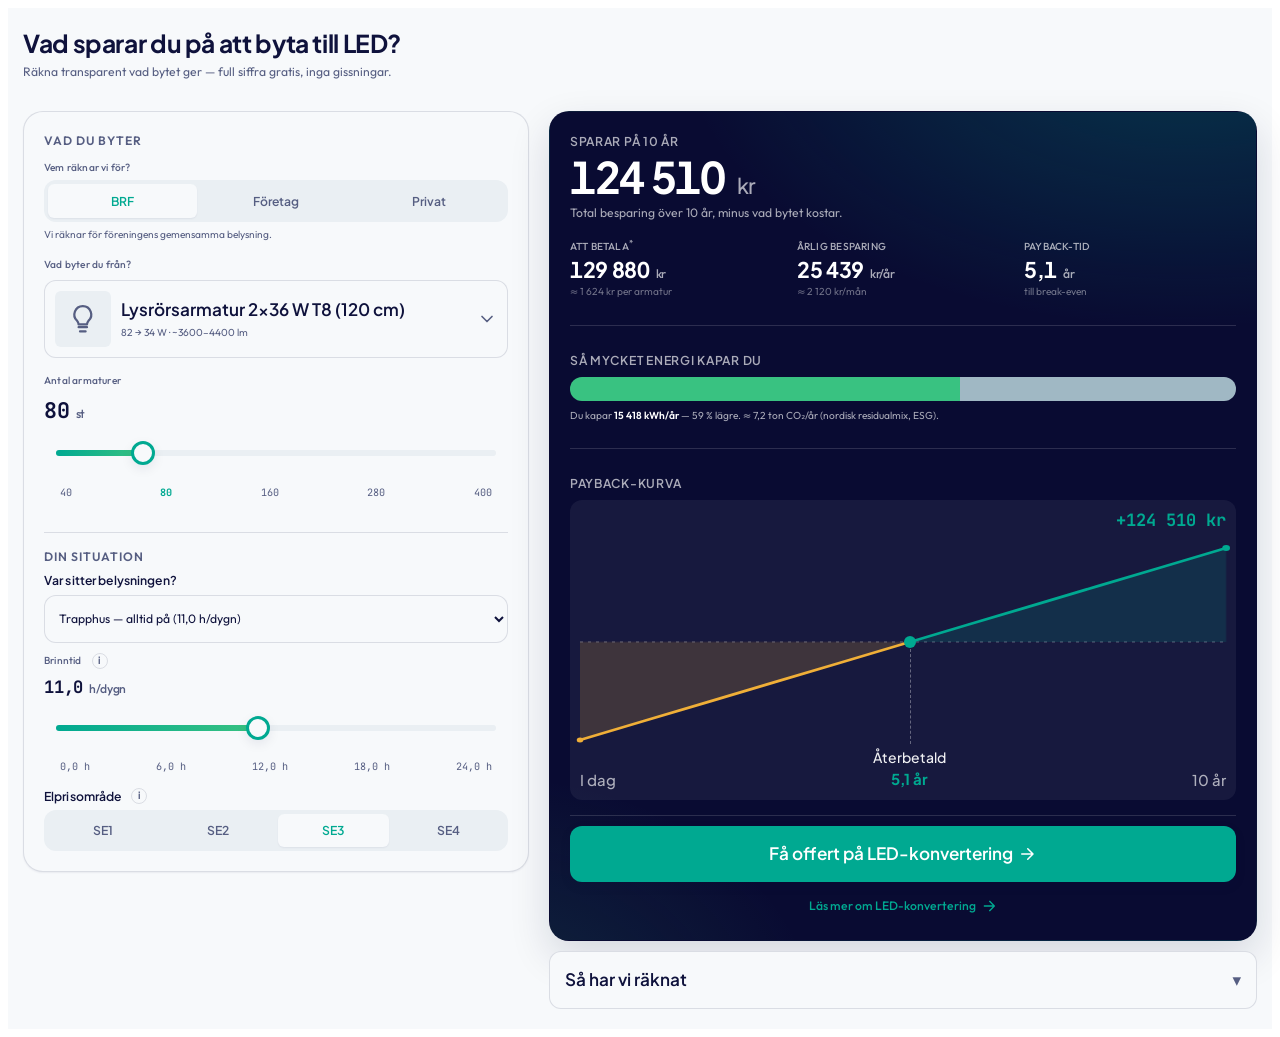
==== index.html @ 9db15edd "offert-prissättning, smoothare slider, 10-årshorisont, ta bort maila-kalkylen - Pricing model for of" ====
<!DOCTYPE html>
<html lang="sv">
<head>
  <meta charset="UTF-8" />
  <meta name="viewport" content="width=device-width, initial-scale=1.0" />
  <title>LED-kalkylatorn — räkna din besparing | Ampy</title>
  <meta name="description" content="Räkna ut hur mycket din BRF, ditt företag eller ditt hem sparar på att byta till LED. Full siffra gratis, transparent matematik." />
  <link rel="canonical" href="https://ampy.se/led-kalkylatorn/" />
  <meta property="og:type" content="website" />
  <meta property="og:locale" content="sv_SE" />
  <meta property="og:site_name" content="Ampy" />
  <meta property="og:title" content="Vad sparar du på att byta till LED?" />
  <meta property="og:description" content="Nya lysrör säljs inte längre (EU-förbud 2023). Räkna transparent vad ett LED-byte sparar för er BRF, ert företag eller ditt hem." />
  <meta property="og:url" content="https://ampy.se/led-kalkylatorn/" />
  <meta property="og:image" content="https://ampy.se/led-kalkylatorn/og.png" />
  <meta name="twitter:card" content="summary_large_image" />
  <link rel="stylesheet" href="styles.css" />
</head>
<body>
  <div class="ampy-calc" id="ampyLed" data-sida="belysning">
    <div class="ampy-calc__container">

      <header class="ampy-calc__header">
        <h1>Vad sparar du på att byta till LED?</h1>
        <p>Räkna transparent vad bytet ger — full siffra gratis, inga gissningar.</p>
      </header>

      <div class="ampy-calc__main">

        <!-- VÄNSTER: inputs -->
        <section class="ampy-calc__card" aria-label="Dina värden">
          <div class="ampy-calc__tier ampy-calc__tier--primary">
            <span class="ampy-calc__tier-label">Vad du byter</span>

            <div class="ampy-calc__field">
              <span class="ampy-calc__field-label-tiny">Vem räknar vi för?</span>
              <div class="ampy-calc__segmented" role="group" aria-label="Segment" id="segSegment">
                <button type="button" class="ampy-calc__segmented-option" data-seg="brf" aria-pressed="true">BRF</button>
                <button type="button" class="ampy-calc__segmented-option" data-seg="foretag" aria-pressed="false">Företag</button>
                <button type="button" class="ampy-calc__segmented-option" data-seg="privat" aria-pressed="false">Privat</button>
              </div>
              <p class="ampy-calc__field-hint" id="segCaption">Vi räknar för föreningens gemensamma belysning.</p>
            </div>

            <div class="ampy-calc__field ampy-calc__field--prominent">
              <label class="ampy-calc__field-label-tiny" id="typLabel">Vad byter du från?</label>
              <div class="ampy-calc__selector" id="typSelector" aria-expanded="false">
                <button type="button" class="ampy-calc__selector-button" id="typButton" aria-haspopup="listbox">
                  <span class="ampy-calc__selector-img">
                    <svg viewBox="0 0 24 24" fill="none" stroke="currentColor" stroke-width="1.6" stroke-linecap="round" stroke-linejoin="round"><path d="M9 18h6M10 21h4M12 3a6 6 0 0 0-4 10.5c.7.8 1 1.3 1 2.5h6c0-1.2.3-1.7 1-2.5A6 6 0 0 0 12 3Z"/></svg>
                  </span>
                  <span class="ampy-calc__selector-text">
                    <span class="ampy-calc__selector-name" id="typName">—</span>
                    <span class="ampy-calc__selector-best" id="typMeta">—</span>
                  </span>
                  <svg class="ampy-calc__selector-chevron" width="20" height="20" viewBox="0 0 24 24" fill="none" stroke="currentColor" stroke-width="2" stroke-linecap="round" stroke-linejoin="round"><path d="m6 9 6 6 6-6"/></svg>
                </button>
                <ul class="ampy-calc__selector-list" id="typList" role="listbox" aria-label="Ljuskälla"></ul>
              </div>
            </div>

            <div class="ampy-calc__field ampy-calc__field--prominent">
              <label class="ampy-calc__field-label-tiny" id="antalLabel">Antal armaturer</label>
              <span class="ampy-calc__value-prominent ampy-calc__t-mono">
                <span id="antalValue">—</span><span class="ampy-calc__value-unit" id="antalUnit">st</span>
              </span>
              <div id="antalSlider"></div>
            </div>
          </div>

          <div class="ampy-calc__tier">
            <span class="ampy-calc__tier-label">Din situation</span>

            <div class="ampy-calc__field">
              <label class="ampy-calc__field-label" for="inKontext">Var sitter belysningen?</label>
              <select class="ampy-calc__select" id="inKontext"></select>
            </div>

            <div class="ampy-calc__field ampy-calc__field--prominent">
              <label class="ampy-calc__field-label-tiny">Brinntid
                <button type="button" class="ampy-calc__tip" data-tip="Hur många timmar per dygn belysningen är tänd, i snitt över året.">i</button>
              </label>
              <span class="ampy-calc__value-prominent ampy-calc__t-mono" style="font-size:var(--fs-md);">
                <span id="brinntidValue">—</span><span class="ampy-calc__value-unit">h/dygn</span>
              </span>
              <div id="brinntidSlider"></div>
            </div>

            <div class="ampy-calc__field">
              <label class="ampy-calc__field-label">Elprisområde
                <button type="button" class="ampy-calc__tip" data-tip="Vi använder ett medvetet lågt schablonpris per område — din verkliga besparing blir snarare högre.">i</button>
              </label>
              <div class="ampy-calc__segmented" role="group" aria-label="Elprisområde" id="segRegion">
                <button type="button" class="ampy-calc__segmented-option" data-region="SE1" aria-pressed="false">SE1</button>
                <button type="button" class="ampy-calc__segmented-option" data-region="SE2" aria-pressed="false">SE2</button>
                <button type="button" class="ampy-calc__segmented-option" data-region="SE3" aria-pressed="true">SE3</button>
                <button type="button" class="ampy-calc__segmented-option" data-region="SE4" aria-pressed="false">SE4</button>
              </div>
            </div>
          </div>
        </section>

        <!-- HÖGER: resultat -->
        <div class="ampy-calc__result-stack">
          <section class="ampy-calc__card ampy-calc__card--surface" aria-live="polite" aria-label="Resultat">

            <div class="ampy-calc__hero">
              <span class="ampy-calc__hero-eyebrow" id="heroEyebrow">Sparar på 15 år</span>
              <span class="ampy-calc__hero-value ampy-calc__t-mono">
                <span id="heroValue">—</span><span class="ampy-calc__hero-unit">kr</span>
              </span>
              <span class="ampy-calc__hero-sub" id="heroSub">Total besparing över 15 år, minus vad bytet kostar.</span>
            </div>

            <div class="ampy-calc__trio">
              <span class="ampy-calc__trio-label">Att betala<sup>*</sup></span>
              <span class="ampy-calc__trio-value ampy-calc__t-mono"><span id="statCost">—</span><span class="ampy-calc__trio-unit">kr</span></span>
              <span class="ampy-calc__trio-sub" id="statCostSub">—</span>

              <span class="ampy-calc__trio-label">Årlig besparing</span>
              <span class="ampy-calc__trio-value ampy-calc__t-mono"><span id="statAnnual">—</span><span class="ampy-calc__trio-unit">kr/år</span></span>
              <span class="ampy-calc__trio-sub" id="statAnnualSub">—</span>

              <span class="ampy-calc__trio-label">Payback-tid</span>
              <span class="ampy-calc__trio-value ampy-calc__t-mono"><span id="statPayback">—</span><span class="ampy-calc__trio-unit">år</span></span>
              <span class="ampy-calc__trio-sub">till break-even</span>
            </div>

            <hr class="ampy-calc__internal-divider" />

            <div class="ampy-calc__evidence">
              <span class="ampy-calc__evidence-label" id="energyLabel">Så mycket energi kapar du</span>
              <div class="ampy-calc__streams-bar" id="energyBar" role="img" aria-label="Energi före och efter"></div>
              <p class="ampy-calc__evidence-caption" id="energyCaption">—</p>
            </div>

            <hr class="ampy-calc__internal-divider" />

            <div class="ampy-calc__chart-block">
              <span class="ampy-calc__evidence-label">Payback-kurva</span>
              <div class="ampy-calc__chart" id="chart">
                <div class="ampy-calc__chart-inner">
                  <div class="ampy-calc__chart-top">
                    <span class="ampy-calc__chart-corner ampy-calc__chart-corner--end-value ampy-calc__t-mono" id="chartEndValue">—</span>
                  </div>
                  <div class="ampy-calc__chart-plot">
                    <svg viewBox="0 0 1000 400" preserveAspectRatio="none" id="chartSvg"></svg>
                  </div>
                  <div class="ampy-calc__chart-axis">
                    <span class="ampy-calc__chart-corner ampy-calc__chart-corner--today">I dag</span>
                    <span class="ampy-calc__chart-corner ampy-calc__chart-corner--end-axis" id="chartEndAxis">15 år</span>
                  </div>
                  <div class="ampy-calc__be-marker" id="beMarker">
                    <span class="ampy-calc__be-dot"></span>
                    <span class="ampy-calc__be-line"></span>
                    <div class="ampy-calc__be-label">
                      <span class="ampy-calc__be-caption">Återbetald</span>
                      <span class="ampy-calc__be-time" id="beTime">—</span>
                    </div>
                  </div>
                </div>
              </div>
            </div>

            <div class="ampy-calc__cta-stack">
              <button class="ampy-calc__btn ampy-calc__btn--primary ampy-calc__btn--lg ampy-calc__btn--block" id="ctaBtn" type="button">
                <span id="ctaLabel">Få en exakt offert</span>
                <svg viewBox="0 0 24 24" fill="none" stroke="currentColor" stroke-width="2" stroke-linecap="round" stroke-linejoin="round"><path d="M5 12h14M13 5l7 7-7 7"/></svg>
              </button>
              <a class="ampy-calc__btn-link" id="lasMer" href="#" target="_blank" rel="noopener">
                Läs mer om LED-konvertering
                <svg viewBox="0 0 24 24" fill="none" stroke="currentColor" stroke-width="2" stroke-linecap="round" stroke-linejoin="round"><path d="M5 12h14M13 5l7 7-7 7"/></svg>
              </a>
            </div>
          </section>

          <section class="ampy-calc__methodology" id="methodology">
            <details class="ampy-calc__disclosure">
              <summary class="ampy-calc__disclosure-summary" style="color:var(--text-primary);">Så har vi räknat</summary>
              <div class="ampy-calc__disclosure-content">
                <div class="ampy-calc__methodology-stack" id="methodologyStack"></div>
                <div class="ampy-calc__disclaimers" id="disclaimers"></div>
              </div>
            </details>
          </section>
        </div>

      </div>
    </div>
  </div>

  <script src="data.js"></script>
  <script src="engine.js"></script>
  <script src="app.js"></script>
</body>
</html>
---- styles.css ----
/* =============================================================================
   LED-kalkylatorn — STIL (matchar Ampys batterikalkylator, samma designsystem)
   1rem = 10px (html font-size 62.5%). Tokens på .ampy-calc. BEM ampy-calc__*.
   ============================================================================= */

@import url("https://fonts.googleapis.com/css2?family=Plus+Jakarta+Sans:wght@500;600;700&family=Outfit:wght@400;500;600&family=JetBrains+Mono:wght@500;600;700&display=swap");

html { font-size: 62.5%; }

.ampy-calc {
  /* Färg — semantiska tokens (ljus yta) */
  --bg-primary: rgb(247, 249, 251);
  --bg-surface: rgb(9, 11, 50);
  --bg-subtle: rgb(234, 239, 243);
  --text-primary: rgb(15, 18, 60);
  --text-secondary: rgb(86, 94, 130);
  --text-inverse: rgb(255, 255, 255);
  --action-primary: rgb(0, 169, 145);
  --action-secondary: rgb(28, 196, 175);
  --state-success: rgb(57, 194, 129);
  --state-error: rgb(214, 76, 76);
  --state-warning: rgb(240, 175, 56);
  --border-default: rgba(15, 18, 60, 0.12);
  --border-focus: rgb(0, 169, 145);

  /* På mörk navy-yta */
  --on-surface-text: rgba(255, 255, 255, 0.94);
  --on-surface-text-muted: rgba(255, 255, 255, 0.66);
  --on-surface-text-faint: rgba(255, 255, 255, 0.42);
  --on-surface-border: rgba(255, 255, 255, 0.14);
  --on-surface-border-strong: rgba(255, 255, 255, 0.28);
  --on-surface-subtle-bg: rgba(255, 255, 255, 0.06);

  /* Diagram (staplad bar) */
  --chart-stream-1: rgb(0, 169, 145);
  --chart-stream-2: rgb(57, 194, 129);
  --chart-stream-3: rgb(122, 208, 198);
  --chart-stream-4: rgb(160, 184, 196);
  /* Payback-kurva */
  --chart-line-loss: rgb(240, 175, 56);
  --chart-line-profit: rgb(0, 169, 145);
  --chart-zone-loss: rgba(240, 175, 56, 0.18);
  --chart-zone-profit: rgba(0, 169, 145, 0.16);

  /* Spacing */
  --spacing-xs: 0.5rem; --spacing-sm: 0.75rem; --spacing-md: 1rem;
  --spacing-lg: 1.5rem; --spacing-xl: 2rem; --spacing-2xl: 3rem;
  /* Radius */
  --radius-sm: 0.6rem; --radius-md: 1.2rem; --radius-lg: 2rem; --radius-full: 999rem;
  /* Shadow */
  --shadow-sm: 0 1px 2px rgba(15, 18, 60, 0.06);
  --shadow-md: 0 0.4rem 1.2rem rgba(15, 18, 60, 0.08);
  --shadow-lg: 0 1.6rem 4rem rgba(15, 18, 60, 0.14);
  /* Motion */
  --motion-fast: 150ms; --motion-normal: 300ms; --easing: cubic-bezier(0.2, 0, 0.2, 1);

  /* Typskala (fluid clamp, 1rem=10px) */
  --fs-xs: clamp(1rem, calc(1rem + (1.2 - 1) * ((100vw - 320px) / 960)), 1.2rem);
  --fs-sm: clamp(1.2rem, calc(1.2rem + (1.4 - 1.2) * ((100vw - 320px) / 960)), 1.4rem);
  --fs-md: clamp(1.7rem, calc(1.7rem + (1.8 - 1.7) * ((100vw - 320px) / 960)), 1.8rem);
  --fs-lg: clamp(1.8rem, calc(1.8rem + (2.8 - 1.8) * ((100vw - 320px) / 960)), 2.8rem);
  --fs-xl: clamp(2rem, calc(2rem + (3.6 - 2) * ((100vw - 320px) / 960)), 3.6rem);
  --fs-2xl: clamp(2.2rem, calc(2.2rem + (4.8 - 2.2) * ((100vw - 320px) / 960)), 4.8rem);
  --fs-3xl: clamp(2.6rem, calc(2.6rem + (6 - 2.6) * ((100vw - 320px) / 960)), 6rem);
  --fs-4xl: clamp(4rem, calc(4rem + (7.5 - 4) * ((100vw - 320px) / 960)), 7.5rem);

  --font-heading: "Plus Jakarta Sans", system-ui, sans-serif;
  --font-body: "Outfit", system-ui, sans-serif;
  --font-mono: "JetBrains Mono", ui-monospace, monospace;

  box-sizing: border-box;
  color: var(--text-primary);
  background: var(--bg-primary);
  font-family: var(--font-body);
  font-size: var(--fs-md);
  line-height: 1.5;
  font-weight: 400;
  -webkit-font-smoothing: antialiased;
}
.ampy-calc *, .ampy-calc *::before, .ampy-calc *::after { box-sizing: border-box; }
.ampy-calc p, .ampy-calc h1, .ampy-calc h2, .ampy-calc h3 { margin: 0; }
:where(.ampy-calc button) { font: inherit; color: inherit; background: transparent; border: 0; cursor: pointer; }
.ampy-calc a { color: var(--action-primary); text-decoration: none; }
.ampy-calc a:hover { text-decoration: underline; }
.ampy-calc__t-mono { font-family: var(--font-mono); font-feature-settings: "tnum" 1, "lnum" 1; }
.sr-only { position: absolute; width: 1px; height: 1px; padding: 0; margin: -1px; overflow: hidden; clip: rect(0 0 0 0); white-space: nowrap; border: 0; }
.is-hidden { display: none !important; }

/* --- Layout --------------------------------------------------------------- */
.ampy-calc__container {
  max-width: 128rem; margin: 0 auto;
  padding: var(--spacing-xl) var(--spacing-lg);
  display: flex; flex-direction: column; gap: var(--spacing-2xl);
}
.ampy-calc__header { display: flex; flex-direction: column; gap: var(--spacing-xs); }
.ampy-calc__header h1 {
  font-family: var(--font-heading); font-size: var(--fs-2xl); line-height: 1.2;
  font-weight: 700; letter-spacing: -0.015em; max-width: 80rem;
}
.ampy-calc__header p { color: var(--text-secondary); font-size: var(--fs-sm); max-width: 70rem; }
.ampy-calc__main {
  display: grid; grid-template-columns: minmax(0, 5fr) minmax(0, 7fr);
  gap: var(--spacing-xl); align-items: start;
}
.ampy-calc__result-stack { display: flex; flex-direction: column; gap: var(--spacing-md); min-width: 0; }
@media (max-width: 960px) { .ampy-calc__main { grid-template-columns: 1fr; } }
@media (max-width: 768px) {
  .ampy-calc__container { padding: var(--spacing-lg) var(--spacing-md); gap: var(--spacing-xl); }
}

/* --- Kort ----------------------------------------------------------------- */
.ampy-calc__card {
  background: var(--bg-primary); border: 1px solid var(--border-default);
  border-radius: var(--radius-lg); padding: var(--spacing-xl); box-shadow: var(--shadow-sm);
  display: flex; flex-direction: column; gap: var(--spacing-lg);
}
@media (max-width: 600px) { .ampy-calc__card { padding: var(--spacing-lg); } }
.ampy-calc__card--surface {
  background: var(--bg-surface); color: var(--text-inverse); border-color: transparent;
  box-shadow: var(--shadow-lg);
  background-image:
    radial-gradient(120% 60% at 90% -10%, rgba(0, 169, 145, 0.28), transparent 60%),
    radial-gradient(80% 50% at -10% 110%, rgba(57, 194, 129, 0.16), transparent 60%);
}

/* --- Tiers / fält --------------------------------------------------------- */
.ampy-calc__tier { display: flex; flex-direction: column; gap: var(--spacing-md); }
.ampy-calc__tier--primary { gap: var(--spacing-lg); }
.ampy-calc__tier + .ampy-calc__tier {
  margin-top: var(--spacing-lg); padding-top: var(--spacing-lg); border-top: 1px solid var(--border-default);
}
.ampy-calc__tier-label {
  font-size: var(--fs-sm); color: var(--text-secondary); font-weight: 600;
  text-transform: uppercase; letter-spacing: 0.08em; margin-bottom: calc(-1 * var(--spacing-xs));
}
.ampy-calc__field { display: flex; flex-direction: column; gap: var(--spacing-xs); }
.ampy-calc__field-row { display: flex; align-items: center; justify-content: space-between; gap: var(--spacing-md); }
.ampy-calc__field-label-tiny {
  font-size: var(--fs-xs); color: var(--text-secondary); font-weight: 500; letter-spacing: 0.02em;
  display: inline-flex; align-items: center; gap: var(--spacing-xs);
}
.ampy-calc__field-label {
  font-family: var(--font-heading); font-size: var(--fs-sm); font-weight: 600;
  color: var(--text-primary); letter-spacing: 0.01em;
  display: inline-flex; align-items: center; gap: var(--spacing-xs);
}
.ampy-calc__field-hint { font-size: var(--fs-xs); color: var(--text-secondary); }
.ampy-calc__field--solar { background: var(--bg-subtle); padding: var(--spacing-sm) var(--spacing-md); border-radius: var(--radius-md); }

/* --- Selector (ljuskälla) ------------------------------------------------- */
.ampy-calc__selector { position: relative; }
.ampy-calc__selector-button {
  display: flex; align-items: center; gap: var(--spacing-md); width: 100%;
  padding: var(--spacing-md); background: var(--bg-primary);
  border: 1px solid var(--border-default); border-radius: var(--radius-md);
  text-align: left; transition: border-color var(--motion-fast), box-shadow var(--motion-fast);
}
.ampy-calc__selector-button:hover { border-color: var(--text-secondary); }
.ampy-calc__selector-button:focus-visible { outline: 0; border-color: var(--border-focus); box-shadow: 0 0 0 3px rgba(0, 169, 145, 0.25); }
.ampy-calc__selector-img {
  width: 5.6rem; height: 5.6rem; border-radius: var(--radius-sm); background: var(--bg-subtle);
  display: flex; align-items: center; justify-content: center; flex-shrink: 0; overflow: hidden;
}
.ampy-calc__selector-img svg { width: 60%; height: 60%; color: var(--text-secondary); }
.ampy-calc__selector-text { display: flex; flex-direction: column; gap: 0.2rem; min-width: 0; flex: 1; }
.ampy-calc__selector-name {
  font-family: var(--font-heading); font-weight: 600; font-size: var(--fs-md); color: var(--text-primary);
  white-space: nowrap; overflow: hidden; text-overflow: ellipsis;
}
.ampy-calc__selector-best { font-size: var(--fs-xs); color: var(--text-secondary); }
.ampy-calc__selector-chevron { color: var(--text-secondary); flex-shrink: 0; transition: transform var(--motion-fast); }
.ampy-calc__selector[aria-expanded="true"] .ampy-calc__selector-chevron { transform: rotate(180deg); }
.ampy-calc__selector-list {
  position: absolute; top: calc(100% + var(--spacing-xs)); left: 0; right: 0; z-index: 30;
  background: var(--bg-primary); border: 1px solid var(--border-default); border-radius: var(--radius-md);
  box-shadow: var(--shadow-lg); max-height: 44rem; overflow-y: auto; padding: var(--spacing-xs); display: none;
}
.ampy-calc__selector[aria-expanded="true"] .ampy-calc__selector-list { display: block; }
.ampy-calc__selector-group {
  font-size: var(--fs-xs); font-weight: 600; text-transform: uppercase; letter-spacing: 0.06em;
  color: var(--text-secondary); padding: var(--spacing-sm) var(--spacing-sm) var(--spacing-xs);
}
.ampy-calc__selector-option {
  display: flex; align-items: center; justify-content: space-between; gap: var(--spacing-md);
  padding: var(--spacing-sm); border-radius: var(--radius-sm); width: 100%; text-align: left;
}
.ampy-calc__selector-option:hover, .ampy-calc__selector-option--selected { background: var(--bg-subtle); }
.ampy-calc__selector-option:focus-visible { outline: 0; box-shadow: inset 0 0 0 2px var(--border-focus); }
.ampy-calc__selector-option .name { font-size: var(--fs-sm); color: var(--text-primary); }
.ampy-calc__selector-option .meta { font-family: var(--font-mono); font-size: var(--fs-xs); color: var(--text-secondary); white-space: nowrap; }
.ampy-calc__badge {
  display: inline-block; padding: 0.15rem var(--spacing-xs); background: transparent; color: var(--action-primary);
  border: 1px solid var(--action-primary); font-size: var(--fs-xs); font-weight: 600;
  border-radius: var(--radius-full); letter-spacing: 0.02em; white-space: nowrap;
}

/* --- Prominent värde + custom slider -------------------------------------- */
.ampy-calc__field--prominent { gap: var(--spacing-sm); }
.ampy-calc__value-prominent {
  font-family: var(--font-mono); font-weight: 700; color: var(--text-primary); font-size: var(--fs-xl);
  line-height: 1.3; letter-spacing: -0.01em; display: inline-flex; align-items: baseline; gap: 0.6rem;
}
.ampy-calc__value-unit { font-size: var(--fs-sm); color: var(--text-secondary); font-weight: 500; font-family: var(--font-body); }
.ampy-calc__slider-wrap { display: flex; flex-direction: column; gap: var(--spacing-sm); }
.ampy-calc__slider { position: relative; height: 4.4rem; touch-action: none; }
.ampy-calc__slider-track { position: absolute; top: 50%; left: 1.2rem; right: 1.2rem; height: 0.6rem; transform: translateY(-50%); background: var(--bg-subtle); border-radius: var(--radius-full); }
.ampy-calc__slider-fill { position: absolute; top: 50%; left: 1.2rem; height: 0.6rem; transform: translateY(-50%); background: linear-gradient(90deg, var(--action-primary), var(--state-success)); border-radius: var(--radius-full); transition: width var(--motion-normal) var(--easing); }
.ampy-calc__slider-thumb {
  position: absolute; top: 50%; width: 2.4rem; height: 2.4rem; border-radius: var(--radius-full);
  background: var(--bg-primary); border: 3px solid var(--action-primary); box-shadow: var(--shadow-md);
  transform: translate(-50%, -50%); transition: left var(--motion-normal) var(--easing); cursor: grab;
}
.ampy-calc__slider:active .ampy-calc__slider-thumb { transform: translate(-50%, -50%) scale(1.08); cursor: grabbing; }
.ampy-calc__slider:focus-within .ampy-calc__slider-thumb { box-shadow: var(--shadow-md), 0 0 0 4px rgba(0, 169, 145, 0.25); }
.ampy-calc__slider:focus-visible { outline: 0; }
.ampy-calc__slider-ticks { display: flex; justify-content: space-between; padding: 0 1.2rem; }
.ampy-calc__slider-tick { font-family: var(--font-mono); font-size: var(--fs-xs); color: var(--text-secondary); padding: 0.2rem 0.4rem; border-radius: var(--radius-sm); }
.ampy-calc__slider-tick:hover { color: var(--text-primary); }
.ampy-calc__slider-tick--active { color: var(--action-primary); font-weight: 700; }

/* --- Toggle / segmented / stepper ----------------------------------------- */
.ampy-calc__toggle { display: inline-flex; background: var(--bg-subtle); border-radius: var(--radius-full); padding: 0.4rem; gap: 0.2rem; }
.ampy-calc__toggle-option {
  padding: 0.6rem var(--spacing-md); border-radius: var(--radius-full); font-family: var(--font-heading);
  font-weight: 600; font-size: var(--fs-sm); color: var(--text-secondary); min-width: 6.4rem;
  transition: background var(--motion-fast), color var(--motion-fast), box-shadow var(--motion-fast);
}
.ampy-calc__toggle-option:hover { color: var(--text-primary); }
.ampy-calc__toggle-option[aria-pressed="true"] { background: var(--action-primary); color: var(--text-inverse); box-shadow: var(--shadow-sm); }
.ampy-calc__toggle-option:focus-visible { outline: 0; box-shadow: 0 0 0 3px rgba(0, 169, 145, 0.3); }

.ampy-calc__segmented { display: grid; grid-auto-flow: column; grid-auto-columns: 1fr; gap: 0.4rem; padding: 0.4rem; background: var(--bg-subtle); border-radius: var(--radius-md); }
.ampy-calc__segmented-option {
  padding: var(--spacing-sm) var(--spacing-xs); font-family: var(--font-heading); font-weight: 600;
  font-size: var(--fs-sm); color: var(--text-secondary); border-radius: var(--radius-sm); text-align: center;
  transition: background var(--motion-fast), color var(--motion-fast), box-shadow var(--motion-fast);
}
.ampy-calc__segmented-option:hover { color: var(--text-primary); }
.ampy-calc__segmented-option[aria-pressed="true"] { background: var(--bg-primary); color: var(--action-primary); box-shadow: var(--shadow-sm); }
.ampy-calc__segmented-option:focus-visible { outline: 0; box-shadow: 0 0 0 3px rgba(0, 169, 145, 0.3); }

.ampy-calc__stepper { display: inline-flex; align-items: center; background: var(--bg-subtle); border-radius: var(--radius-full); padding: 0.3rem; }
.ampy-calc__stepper-btn { width: 3.6rem; height: 3.6rem; border-radius: var(--radius-full); color: var(--text-primary); font-weight: 700; font-size: var(--fs-lg); display: flex; align-items: center; justify-content: center; transition: background var(--motion-fast); }
.ampy-calc__stepper-btn:hover:not(:disabled) { background: var(--bg-primary); }
.ampy-calc__stepper-btn:disabled { opacity: 0.4; cursor: not-allowed; }
.ampy-calc__stepper-value { font-family: var(--font-mono); font-weight: 700; min-width: 4rem; text-align: center; color: var(--text-primary); font-size: var(--fs-md); }

/* Info-tooltip */
.ampy-calc__tip {
  width: 1.6rem; height: 1.6rem; border-radius: var(--radius-full); background: transparent;
  border: 1px solid var(--border-default); color: var(--text-secondary); font-size: 1rem; font-weight: 700;
  font-family: var(--font-heading); display: inline-flex; align-items: center; justify-content: center;
  cursor: help; margin-left: var(--spacing-xs); flex-shrink: 0;
}
.ampy-calc__tip:hover, .ampy-calc__tip:focus-visible { background: var(--action-primary); color: var(--text-inverse); border-color: var(--action-primary); outline: 0; }

/* Disclosure (Avancerat / Så har vi räknat) */
.ampy-calc__disclosure { border-top: 1px solid var(--border-default); padding-top: var(--spacing-md); }
.ampy-calc__disclosure-summary { display: flex; align-items: baseline; gap: var(--spacing-xs); font-family: var(--font-heading); font-weight: 600; color: var(--text-primary); list-style: none; cursor: pointer; padding: var(--spacing-xs) 0; }
.ampy-calc__disclosure-summary::-webkit-details-marker { display: none; }
.ampy-calc__disclosure-summary::after { content: "▾"; margin-left: auto; color: var(--text-secondary); transition: transform var(--motion-fast); }
.ampy-calc__disclosure[open] .ampy-calc__disclosure-summary::after { transform: rotate(180deg); }
.ampy-calc__disclosure-content { padding-top: var(--spacing-md); display: flex; flex-direction: column; gap: var(--spacing-md); }

/* Inputs */
.ampy-calc__input, .ampy-calc__select {
  width: 100%; font-family: var(--font-body); font-size: var(--fs-sm); padding: var(--spacing-sm) var(--spacing-md);
  border: 1px solid var(--border-default); border-radius: var(--radius-md); min-height: 4.8rem;
  background: var(--bg-primary); color: var(--text-primary);
}
.ampy-calc__input:focus-visible, .ampy-calc__select:focus-visible { outline: 0; border-color: var(--border-focus); box-shadow: 0 0 0 3px rgba(0, 169, 145, 0.2); }

/* --- Hjälte (mörk yta) ---------------------------------------------------- */
.ampy-calc__hero { display: flex; flex-direction: column; gap: var(--spacing-xs); }
.ampy-calc__hero-eyebrow { font-family: var(--font-heading); font-size: var(--fs-sm); font-weight: 600; color: var(--on-surface-text-muted); text-transform: uppercase; letter-spacing: 0.06em; }
.ampy-calc__hero-value { font-family: var(--font-heading); font-size: var(--fs-4xl); line-height: 1.0; font-weight: 700; color: var(--text-inverse); letter-spacing: -0.03em; display: inline-flex; align-items: baseline; gap: 1.2rem; }
.ampy-calc__hero-unit { font-family: var(--font-heading); font-size: var(--fs-xl); font-weight: 500; color: var(--on-surface-text-muted); letter-spacing: -0.01em; }
.ampy-calc__hero-sub { color: var(--on-surface-text-muted); font-size: var(--fs-sm); }

/* Trio */
.ampy-calc__trio {
  display: grid; grid-template-columns: repeat(3, minmax(0, 1fr)); grid-template-rows: auto auto auto;
  grid-auto-flow: column; column-gap: var(--spacing-lg); row-gap: 0.2rem; align-items: baseline;
}
.ampy-calc__trio-label { font-family: var(--font-body); font-size: var(--fs-xs); color: var(--on-surface-text-muted); font-weight: 500; letter-spacing: 0.02em; text-transform: uppercase; }
.ampy-calc__trio-value { font-family: var(--font-heading); font-size: var(--fs-xl); font-weight: 700; line-height: 1.2; color: var(--text-inverse); letter-spacing: -0.015em; display: inline-flex; align-items: baseline; gap: 0.6rem; white-space: nowrap; }
.ampy-calc__trio-unit { font-family: var(--font-body); font-size: var(--fs-sm); font-weight: 500; color: var(--on-surface-text-muted); }
.ampy-calc__trio-sub { color: var(--on-surface-text-faint); font-size: var(--fs-xs); line-height: 1.5; align-self: start; }
@media (max-width: 560px) {
  .ampy-calc__trio { grid-template-columns: 1fr; grid-auto-flow: row; }
  .ampy-calc__trio-label:not(:first-child) { margin-top: var(--spacing-md); }
}
.ampy-calc__internal-divider { height: 1px; background: var(--on-surface-border); border: 0; margin: var(--spacing-md) 0; }

/* Energi-bar (ersätter intäktskällor) */
.ampy-calc__evidence { display: flex; flex-direction: column; gap: var(--spacing-sm); }
.ampy-calc__evidence-label { font-family: var(--font-heading); font-size: var(--fs-sm); font-weight: 600; color: var(--on-surface-text-muted); text-transform: uppercase; letter-spacing: 0.06em; }
.ampy-calc__streams-bar { width: 100%; height: 2.4rem; border-radius: var(--radius-full); background: var(--on-surface-subtle-bg); overflow: hidden; display: flex; }
.ampy-calc__streams-segment { height: 100%; transition: width var(--motion-normal) var(--easing); }
.ampy-calc__evidence-caption { color: var(--on-surface-text-muted); font-size: var(--fs-xs); }
.ampy-calc__evidence-caption strong { color: var(--text-inverse); font-weight: 600; }

/* --- Payback-kurva -------------------------------------------------------- */
.ampy-calc__chart-block { display: flex; flex-direction: column; gap: var(--spacing-sm); }
.ampy-calc__chart {
  width: 100%; aspect-ratio: 2.5 / 1; background: var(--on-surface-subtle-bg); border-radius: var(--radius-md);
  position: relative; min-height: 30rem;
  --be-top-h: 3.2rem; --be-axis-h: 4.4rem;
  padding: var(--spacing-md);
}
@media (max-width: 560px) { .ampy-calc__chart { aspect-ratio: 1.45 / 1; min-height: 32rem; } }
.ampy-calc__chart-inner { position: relative; width: 100%; height: 100%; display: flex; flex-direction: column; }
.ampy-calc__chart-top { height: var(--be-top-h); position: relative; margin-bottom: 0.2rem; }
.ampy-calc__chart-plot { flex: 1; min-height: 0; position: relative; }
.ampy-calc__chart-plot svg { width: 100%; height: 100%; display: block; overflow: visible; }
.ampy-calc__chart-axis { height: var(--be-axis-h); position: relative; margin-top: 0.2rem; }
.ampy-calc__chart-corner { position: absolute; pointer-events: none; white-space: nowrap; font-family: var(--font-heading); line-height: 1.2; }
.ampy-calc__chart-corner--end-value { top: 0; right: 0; font-family: var(--font-mono); font-weight: 700; font-size: clamp(1.5rem, 1.5rem + 0.2vw, 1.7rem); color: var(--chart-line-profit); }
.ampy-calc__chart-corner--end-value.is-loss { color: var(--chart-line-loss); }
.ampy-calc__chart-corner--today, .ampy-calc__chart-corner--end-axis { bottom: 0; color: var(--on-surface-text-muted); font-weight: 500; font-size: clamp(1.3rem, 1.3rem + 0.15vw, 1.5rem); }
.ampy-calc__chart-corner--today { left: 0; }
.ampy-calc__chart-corner--end-axis { right: 0; }
.ampy-calc__be-marker {
  position: absolute; top: 0; bottom: 0; left: clamp(8%, var(--be-x, 50%), 92%); transform: translateX(-50%);
  --plot-top: calc(var(--be-top-h) + 0.2rem); --plot-bot: calc(var(--be-axis-h) + 0.2rem);
  --plot-h: calc(100% - var(--plot-top) - var(--plot-bot)); pointer-events: none;
}
.ampy-calc__be-dot { position: absolute; top: calc(var(--plot-top) + var(--plot-h) * (1 - var(--be-y-frac, 0.5))); left: 50%; width: 1.2rem; height: 1.2rem; border-radius: var(--radius-full); background: var(--chart-line-profit); transform: translate(-50%, -50%); }
.ampy-calc__be-line { position: absolute; top: calc(var(--plot-top) + var(--plot-h) * (1 - var(--be-y-frac, 0.5)) + 0.7rem); bottom: var(--plot-bot); left: 50%; border-left: 1px dashed rgba(255, 255, 255, 0.34); }
.ampy-calc__be-label { position: absolute; bottom: 0; left: 50%; transform: translateX(-50%); display: flex; flex-direction: column; align-items: center; }
.ampy-calc__be-caption { font-family: var(--font-heading); font-size: 1.4rem; font-weight: 500; color: var(--on-surface-text); }
.ampy-calc__be-time { font-family: var(--font-heading); font-size: 1.5rem; font-weight: 700; color: var(--chart-line-profit); }
.ampy-calc__chart.is-no-be .ampy-calc__be-marker { display: none; }
.ampy-calc__chart.is-no-payback .ampy-calc__chart-corner, .ampy-calc__chart.is-no-payback .ampy-calc__be-marker { display: none; }
.ampy-calc__chart.is-be-early .ampy-calc__chart-corner--today { display: none; }

/* --- Knappar / CTA / e-post ----------------------------------------------- */
.ampy-calc__cta-stack { display: flex; flex-direction: column; gap: var(--spacing-md); padding-top: var(--spacing-md); border-top: 1px solid var(--on-surface-border); }
.ampy-calc__btn { display: inline-flex; align-items: center; justify-content: center; gap: var(--spacing-xs); padding: var(--spacing-sm) var(--spacing-lg); border-radius: var(--radius-md); font-family: var(--font-heading); font-weight: 600; font-size: var(--fs-sm); min-height: 4.8rem; transition: opacity var(--motion-fast), background var(--motion-fast), box-shadow var(--motion-fast), transform var(--motion-fast); }
.ampy-calc__btn:hover { opacity: 0.92; }
.ampy-calc__btn:active { opacity: 0.82; transform: translateY(1px); }
.ampy-calc__btn:focus-visible { outline: 0; box-shadow: 0 0 0 4px rgba(0, 169, 145, 0.35); }
.ampy-calc__btn--primary { background: var(--action-primary); color: var(--text-inverse); box-shadow: var(--shadow-md); }
.ampy-calc__btn--lg { padding: var(--spacing-md) var(--spacing-xl); min-height: 5.6rem; font-size: var(--fs-md); }
.ampy-calc__btn--block { width: 100%; }
.ampy-calc__btn--outline { background: transparent; color: var(--text-inverse); border: 1.5px solid var(--on-surface-border-strong); }
.ampy-calc__btn svg { width: 1.8rem; height: 1.8rem; }
.ampy-calc__cta-secondary { padding-top: var(--spacing-sm); }
.ampy-calc__email-row { display: flex; gap: var(--spacing-sm); flex-wrap: wrap; }
.ampy-calc__card--surface .ampy-calc__input { flex: 1; min-width: 22rem; background: var(--bg-surface); color: var(--text-inverse); border-color: var(--on-surface-border-strong); }
.ampy-calc__card--surface .ampy-calc__input::placeholder { color: var(--on-surface-text-faint); }
.ampy-calc__btn-link { display: inline-flex; align-items: center; justify-content: center; gap: var(--spacing-xs); color: var(--on-surface-text-muted); font-family: var(--font-body); font-size: var(--fs-sm); font-weight: 500; padding: var(--spacing-xs) 0; }
.ampy-calc__btn-link:hover { color: var(--text-inverse); text-decoration: none; }
.ampy-calc__btn-link svg { width: 1.6rem; height: 1.6rem; }

/* --- Så har vi räknat ----------------------------------------------------- */
.ampy-calc__methodology { background: var(--bg-primary); border: 1px solid var(--border-default); border-radius: var(--radius-md); padding: var(--spacing-md) var(--spacing-lg); }
.ampy-calc__methodology .ampy-calc__disclosure { border-top: 0; padding-top: 0; }
.ampy-calc__methodology-stack { display: flex; flex-direction: column; gap: var(--spacing-md); }
.ampy-calc__methodology-item { display: flex; flex-direction: column; gap: var(--spacing-xs); }
.ampy-calc__methodology-item h3 { font-family: var(--font-heading); font-weight: 600; color: var(--text-primary); font-size: var(--fs-sm); letter-spacing: 0.01em; }
.ampy-calc__methodology-item p { color: var(--text-secondary); font-size: var(--fs-xs); line-height: 1.5; }
.ampy-calc__methodology-item code { align-self: flex-start; font-family: var(--font-mono); background: var(--bg-subtle); padding: 0.2rem var(--spacing-xs); border-radius: var(--radius-sm); color: var(--text-primary); font-weight: 600; font-size: var(--fs-xs); }
.ampy-calc__disclaimers { margin-top: var(--spacing-md); padding-top: var(--spacing-md); border-top: 1px solid var(--border-default); color: var(--text-secondary); font-size: var(--fs-xs); line-height: 1.55; display: flex; flex-direction: column; gap: var(--spacing-sm); }

/* --- Animationer / första-paint reveal ------------------------------------ */
@keyframes ampy-reveal { from { opacity: 0; transform: translateY(0.6rem); } to { opacity: 1; transform: none; } }
@keyframes ampy-draw { to { stroke-dashoffset: 0; } }
@keyframes ampy-zone-fade { to { opacity: 1; } }
.ampy-calc__hero, .ampy-calc__trio, .ampy-calc__evidence, .ampy-calc__chart-block, .ampy-calc__cta-stack { animation: ampy-reveal var(--motion-normal) var(--easing) both; }
.ampy-calc__hero { animation-delay: 40ms; }
.ampy-calc__trio { animation-delay: 120ms; }
.ampy-calc__evidence { animation-delay: 180ms; }
.ampy-calc__chart-block { animation-delay: 220ms; }
.ampy-calc__cta-stack { animation-delay: 260ms; }

@media (prefers-reduced-motion: reduce) {
  .ampy-calc *, .ampy-calc *::before, .ampy-calc *::after { animation-duration: 0.001ms !important; transition-duration: 0.001ms !important; }
}
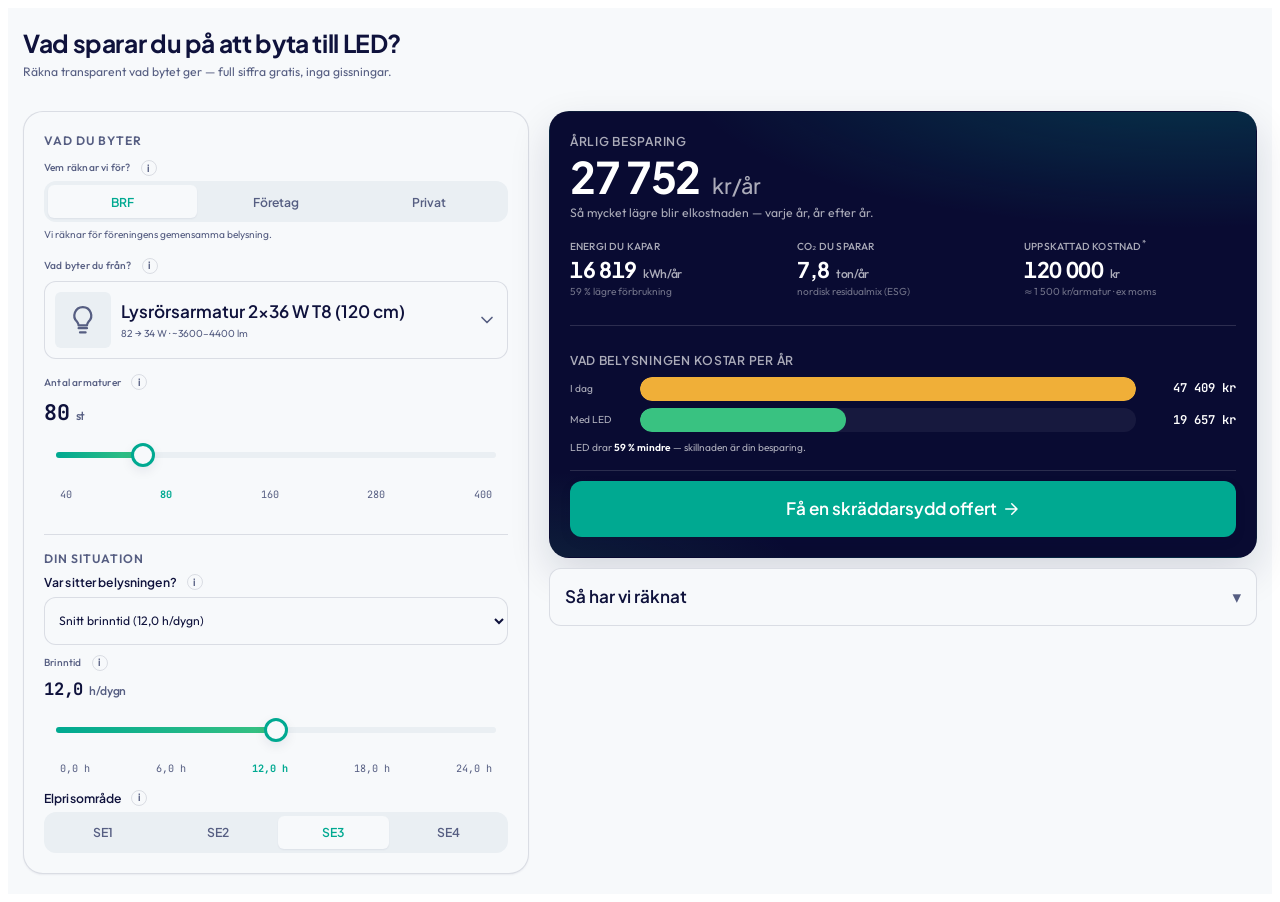
==== commit 92b5766f: "offert-fokus: årlig besparing som hjälte, före/efter-graf, prismodell, brinntider, tooltips Per owne" ====
--- a/index.html
+++ b/index.html
@@ -33,7 +33,9 @@
             <span class="ampy-calc__tier-label">Vad du byter</span>
 
             <div class="ampy-calc__field">
-              <span class="ampy-calc__field-label-tiny">Vem räknar vi för?</span>
+              <span class="ampy-calc__field-label-tiny">Vem räknar vi för?
+                <button type="button" class="ampy-calc__tip" data-tip="BRF, företag och privatperson räknas olika — vi anpassar armaturtyp, brinntid och pris efter vem du är.">i</button>
+              </span>
               <div class="ampy-calc__segmented" role="group" aria-label="Segment" id="segSegment">
                 <button type="button" class="ampy-calc__segmented-option" data-seg="brf" aria-pressed="true">BRF</button>
                 <button type="button" class="ampy-calc__segmented-option" data-seg="foretag" aria-pressed="false">Företag</button>
@@ -43,7 +45,9 @@
             </div>
 
             <div class="ampy-calc__field ampy-calc__field--prominent">
-              <label class="ampy-calc__field-label-tiny" id="typLabel">Vad byter du från?</label>
+              <label class="ampy-calc__field-label-tiny" id="typLabel">Vad byter du från?
+                <button type="button" class="ampy-calc__tip" data-tip="Välj din nuvarande ljuskälla. Vi jämför mot en likvärdig LED-ersättning med samma ljus.">i</button>
+              </label>
               <div class="ampy-calc__selector" id="typSelector" aria-expanded="false">
                 <button type="button" class="ampy-calc__selector-button" id="typButton" aria-haspopup="listbox">
                   <span class="ampy-calc__selector-img">
@@ -60,7 +64,9 @@
             </div>
 
             <div class="ampy-calc__field ampy-calc__field--prominent">
-              <label class="ampy-calc__field-label-tiny" id="antalLabel">Antal armaturer</label>
+              <label class="ampy-calc__field-label-tiny" id="antalLabel">Antal armaturer
+                <button type="button" class="ampy-calc__tip" data-tip="Hur många armaturer eller ljuskällor bytet gäller. Dra i reglaget eller klicka på en siffra.">i</button>
+              </label>
               <span class="ampy-calc__value-prominent ampy-calc__t-mono">
                 <span id="antalValue">—</span><span class="ampy-calc__value-unit" id="antalUnit">st</span>
               </span>
@@ -72,13 +78,15 @@
             <span class="ampy-calc__tier-label">Din situation</span>
 
             <div class="ampy-calc__field">
-              <label class="ampy-calc__field-label" for="inKontext">Var sitter belysningen?</label>
+              <label class="ampy-calc__field-label" for="inKontext">Var sitter belysningen?
+                <button type="button" class="ampy-calc__tip" data-tip="Styr brinntiden. ”Snitt brinntid” är ett genomsnitt över alla armaturer — bra när bytet omfattar flera utrymmen.">i</button>
+              </label>
               <select class="ampy-calc__select" id="inKontext"></select>
             </div>
 
             <div class="ampy-calc__field ampy-calc__field--prominent">
               <label class="ampy-calc__field-label-tiny">Brinntid
-                <button type="button" class="ampy-calc__tip" data-tip="Hur många timmar per dygn belysningen är tänd, i snitt över året.">i</button>
+                <button type="button" class="ampy-calc__tip" data-tip="Timmar per dygn som belysningen lyser, i snitt över året. ”Snitt brinntid” tar ett genomsnitt över alla armaturer i olika utrymmen.">i</button>
               </label>
               <span class="ampy-calc__value-prominent ampy-calc__t-mono" style="font-size:var(--fs-md);">
                 <span id="brinntidValue">—</span><span class="ampy-calc__value-unit">h/dygn</span>
@@ -88,7 +96,7 @@
 
             <div class="ampy-calc__field">
               <label class="ampy-calc__field-label">Elprisområde
-                <button type="button" class="ampy-calc__tip" data-tip="Vi använder ett medvetet lågt schablonpris per område — din verkliga besparing blir snarare högre.">i</button>
+                <button type="button" class="ampy-calc__tip" data-tip="Vi använder ett medvetet lågt schablonpris per område (SE1–SE4) — din verkliga besparing blir snarare högre.">i</button>
               </label>
               <div class="ampy-calc__segmented" role="group" aria-label="Elprisområde" id="segRegion">
                 <button type="button" class="ampy-calc__segmented-option" data-region="SE1" aria-pressed="false">SE1</button>
@@ -105,72 +113,50 @@
           <section class="ampy-calc__card ampy-calc__card--surface" aria-live="polite" aria-label="Resultat">
 
             <div class="ampy-calc__hero">
-              <span class="ampy-calc__hero-eyebrow" id="heroEyebrow">Sparar på 15 år</span>
+              <span class="ampy-calc__hero-eyebrow">Årlig besparing</span>
               <span class="ampy-calc__hero-value ampy-calc__t-mono">
-                <span id="heroValue">—</span><span class="ampy-calc__hero-unit">kr</span>
+                <span id="heroValue">—</span><span class="ampy-calc__hero-unit">kr/år</span>
               </span>
-              <span class="ampy-calc__hero-sub" id="heroSub">Total besparing över 15 år, minus vad bytet kostar.</span>
+              <span class="ampy-calc__hero-sub" id="heroSub">Så mycket lägre blir elkostnaden — varje år, år efter år.</span>
             </div>
 
             <div class="ampy-calc__trio">
-              <span class="ampy-calc__trio-label">Att betala<sup>*</sup></span>
+              <span class="ampy-calc__trio-label">Energi du kapar</span>
+              <span class="ampy-calc__trio-value ampy-calc__t-mono"><span id="statKwh">—</span><span class="ampy-calc__trio-unit">kWh/år</span></span>
+              <span class="ampy-calc__trio-sub" id="statKwhSub">—</span>
+
+              <span class="ampy-calc__trio-label" id="statBLabel">CO₂ du sparar</span>
+              <span class="ampy-calc__trio-value ampy-calc__t-mono"><span id="statB">—</span><span class="ampy-calc__trio-unit" id="statBUnit">/år</span></span>
+              <span class="ampy-calc__trio-sub" id="statBSub">—</span>
+
+              <span class="ampy-calc__trio-label">Uppskattad kostnad<sup>*</sup></span>
               <span class="ampy-calc__trio-value ampy-calc__t-mono"><span id="statCost">—</span><span class="ampy-calc__trio-unit">kr</span></span>
               <span class="ampy-calc__trio-sub" id="statCostSub">—</span>
-
-              <span class="ampy-calc__trio-label">Årlig besparing</span>
-              <span class="ampy-calc__trio-value ampy-calc__t-mono"><span id="statAnnual">—</span><span class="ampy-calc__trio-unit">kr/år</span></span>
-              <span class="ampy-calc__trio-sub" id="statAnnualSub">—</span>
-
-              <span class="ampy-calc__trio-label">Payback-tid</span>
-              <span class="ampy-calc__trio-value ampy-calc__t-mono"><span id="statPayback">—</span><span class="ampy-calc__trio-unit">år</span></span>
-              <span class="ampy-calc__trio-sub">till break-even</span>
             </div>
 
             <hr class="ampy-calc__internal-divider" />
 
-            <div class="ampy-calc__evidence">
-              <span class="ampy-calc__evidence-label" id="energyLabel">Så mycket energi kapar du</span>
-              <div class="ampy-calc__streams-bar" id="energyBar" role="img" aria-label="Energi före och efter"></div>
-              <p class="ampy-calc__evidence-caption" id="energyCaption">—</p>
-            </div>
-
-            <hr class="ampy-calc__internal-divider" />
-
-            <div class="ampy-calc__chart-block">
-              <span class="ampy-calc__evidence-label">Payback-kurva</span>
-              <div class="ampy-calc__chart" id="chart">
-                <div class="ampy-calc__chart-inner">
-                  <div class="ampy-calc__chart-top">
-                    <span class="ampy-calc__chart-corner ampy-calc__chart-corner--end-value ampy-calc__t-mono" id="chartEndValue">—</span>
-                  </div>
-                  <div class="ampy-calc__chart-plot">
-                    <svg viewBox="0 0 1000 400" preserveAspectRatio="none" id="chartSvg"></svg>
-                  </div>
-                  <div class="ampy-calc__chart-axis">
-                    <span class="ampy-calc__chart-corner ampy-calc__chart-corner--today">I dag</span>
-                    <span class="ampy-calc__chart-corner ampy-calc__chart-corner--end-axis" id="chartEndAxis">15 år</span>
-                  </div>
-                  <div class="ampy-calc__be-marker" id="beMarker">
-                    <span class="ampy-calc__be-dot"></span>
-                    <span class="ampy-calc__be-line"></span>
-                    <div class="ampy-calc__be-label">
-                      <span class="ampy-calc__be-caption">Återbetald</span>
-                      <span class="ampy-calc__be-time" id="beTime">—</span>
-                    </div>
-                  </div>
-                </div>
+            <!-- Före/efter — elkostnad per år (ersätter payback-kurvan) -->
+            <div class="ampy-calc__compare">
+              <span class="ampy-calc__evidence-label">Vad belysningen kostar per år</span>
+              <div class="ampy-calc__compare-row">
+                <span class="ampy-calc__compare-key">I dag</span>
+                <span class="ampy-calc__compare-track"><span class="ampy-calc__compare-bar ampy-calc__compare-bar--now" id="barNow"></span></span>
+                <span class="ampy-calc__compare-val ampy-calc__t-mono" id="costNow">—</span>
               </div>
+              <div class="ampy-calc__compare-row">
+                <span class="ampy-calc__compare-key">Med LED</span>
+                <span class="ampy-calc__compare-track"><span class="ampy-calc__compare-bar ampy-calc__compare-bar--led" id="barLed"></span></span>
+                <span class="ampy-calc__compare-val ampy-calc__t-mono" id="costLed">—</span>
+              </div>
+              <p class="ampy-calc__evidence-caption" id="compareCaption">—</p>
             </div>
 
             <div class="ampy-calc__cta-stack">
               <button class="ampy-calc__btn ampy-calc__btn--primary ampy-calc__btn--lg ampy-calc__btn--block" id="ctaBtn" type="button">
-                <span id="ctaLabel">Få en exakt offert</span>
+                <span id="ctaLabel">Få en skräddarsydd offert</span>
                 <svg viewBox="0 0 24 24" fill="none" stroke="currentColor" stroke-width="2" stroke-linecap="round" stroke-linejoin="round"><path d="M5 12h14M13 5l7 7-7 7"/></svg>
               </button>
-              <a class="ampy-calc__btn-link" id="lasMer" href="#" target="_blank" rel="noopener">
-                Läs mer om LED-konvertering
-                <svg viewBox="0 0 24 24" fill="none" stroke="currentColor" stroke-width="2" stroke-linecap="round" stroke-linejoin="round"><path d="M5 12h14M13 5l7 7-7 7"/></svg>
-              </a>
             </div>
           </section>
 
--- a/styles.css
+++ b/styles.css
@@ -363,6 +363,25 @@
 .ampy-calc__methodology-item code { align-self: flex-start; font-family: var(--font-mono); background: var(--bg-subtle); padding: 0.2rem var(--spacing-xs); border-radius: var(--radius-sm); color: var(--text-primary); font-weight: 600; font-size: var(--fs-xs); }
 .ampy-calc__disclaimers { margin-top: var(--spacing-md); padding-top: var(--spacing-md); border-top: 1px solid var(--border-default); color: var(--text-secondary); font-size: var(--fs-xs); line-height: 1.55; display: flex; flex-direction: column; gap: var(--spacing-sm); }
 
+/* --- Före/efter-jämförelse (elkostnad per år) ----------------------------- */
+.ampy-calc__compare { display: flex; flex-direction: column; gap: var(--spacing-sm); }
+.ampy-calc__compare-row { display: flex; align-items: center; gap: var(--spacing-md); }
+.ampy-calc__compare-key { width: 6rem; flex-shrink: 0; font-size: var(--fs-xs); color: var(--on-surface-text-muted); }
+.ampy-calc__compare-track { flex: 1; height: 2.4rem; background: var(--on-surface-subtle-bg); border-radius: var(--radius-full); overflow: hidden; }
+.ampy-calc__compare-bar { display: block; height: 100%; border-radius: var(--radius-full); transition: width var(--motion-normal) var(--easing); }
+.ampy-calc__compare-bar--now { background: var(--chart-line-loss); }
+.ampy-calc__compare-bar--led { background: var(--state-success); }
+.ampy-calc__compare-val { width: 9rem; flex-shrink: 0; text-align: right; font-size: var(--fs-sm); font-weight: 600; color: var(--text-inverse); }
+
+/* --- Info-tooltip (flytande) ---------------------------------------------- */
+.ampy-calc__tooltip {
+  position: fixed; z-index: 100; pointer-events: none;
+  background: var(--bg-surface); color: var(--text-inverse);
+  font-family: var(--font-body); font-size: var(--fs-xs); line-height: 1.45;
+  padding: var(--spacing-sm) var(--spacing-md); border-radius: var(--radius-sm);
+  box-shadow: var(--shadow-lg); border: 1px solid var(--on-surface-border-strong);
+}
+
 /* --- Animationer / första-paint reveal ------------------------------------ */
 @keyframes ampy-reveal { from { opacity: 0; transform: translateY(0.6rem); } to { opacity: 1; transform: none; } }
 @keyframes ampy-draw { to { stroke-dashoffset: 0; } }
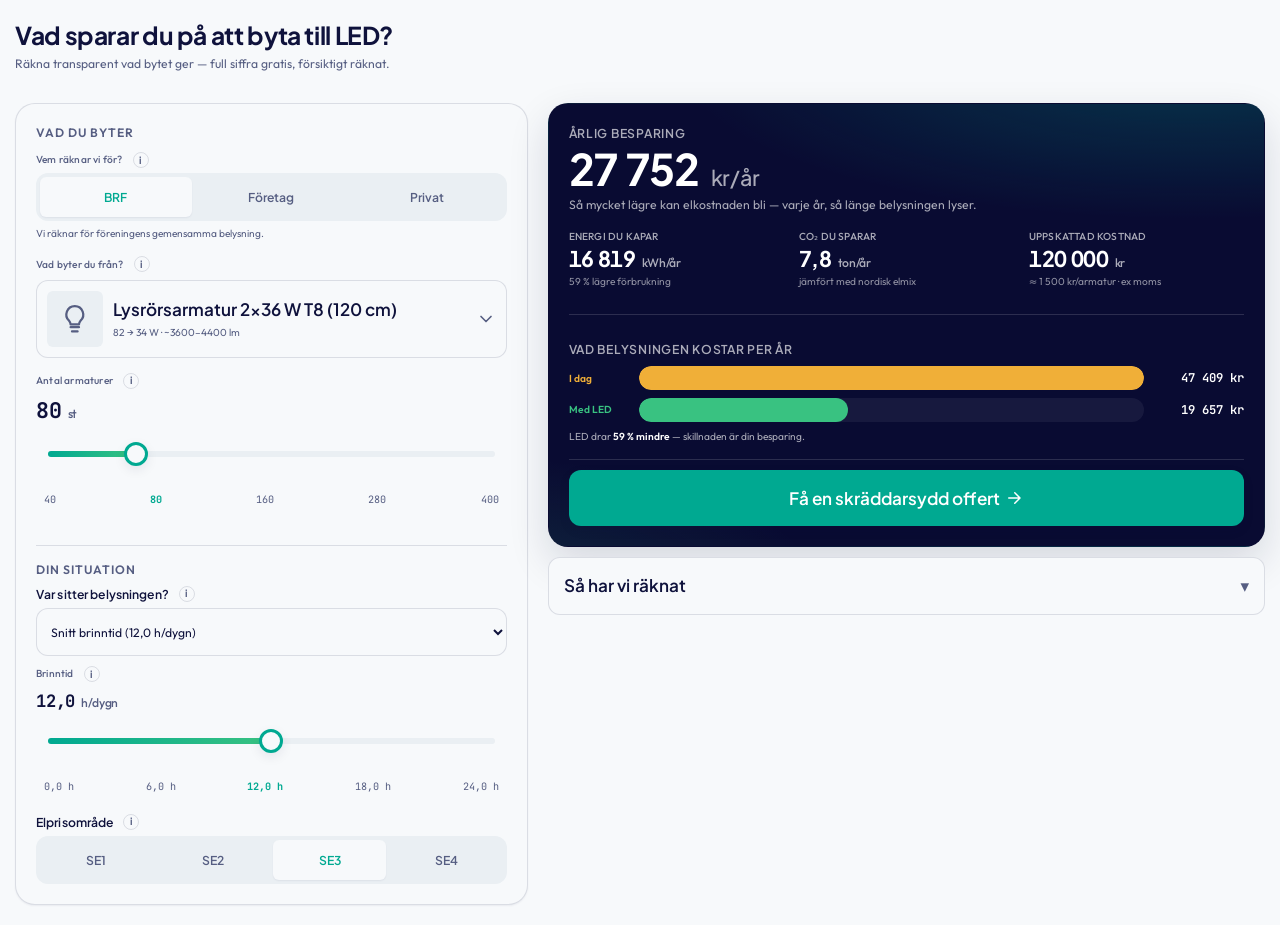
==== commit dc6c0dcc: "go-live härdning: lead-form, mobil, slider, a11y, copy (7-agents punch-list) Implemented the full go" ====
--- a/index.html
+++ b/index.html
@@ -22,7 +22,7 @@
 
       <header class="ampy-calc__header">
         <h1>Vad sparar du på att byta till LED?</h1>
-        <p>Räkna transparent vad bytet ger — full siffra gratis, inga gissningar.</p>
+        <p>Räkna transparent vad bytet ger — full siffra gratis, försiktigt räknat.</p>
       </header>
 
       <div class="ampy-calc__main">
@@ -88,7 +88,7 @@
               <label class="ampy-calc__field-label-tiny">Brinntid
                 <button type="button" class="ampy-calc__tip" data-tip="Timmar per dygn som belysningen lyser, i snitt över året. ”Snitt brinntid” tar ett genomsnitt över alla armaturer i olika utrymmen.">i</button>
               </label>
-              <span class="ampy-calc__value-prominent ampy-calc__t-mono" style="font-size:var(--fs-md);">
+              <span class="ampy-calc__value-prominent ampy-calc__value-prominent--sm ampy-calc__t-mono">
                 <span id="brinntidValue">—</span><span class="ampy-calc__value-unit">h/dygn</span>
               </span>
               <div id="brinntidSlider"></div>
@@ -110,14 +110,16 @@
 
         <!-- HÖGER: resultat -->
         <div class="ampy-calc__result-stack">
-          <section class="ampy-calc__card ampy-calc__card--surface" aria-live="polite" aria-label="Resultat">
+          <section class="ampy-calc__card ampy-calc__card--surface" aria-label="Ditt resultat">
+            <h2 class="sr-only">Ditt resultat</h2>
+            <p class="sr-only" id="resultSummary" aria-live="polite"></p>
 
             <div class="ampy-calc__hero">
               <span class="ampy-calc__hero-eyebrow">Årlig besparing</span>
               <span class="ampy-calc__hero-value ampy-calc__t-mono">
                 <span id="heroValue">—</span><span class="ampy-calc__hero-unit">kr/år</span>
               </span>
-              <span class="ampy-calc__hero-sub" id="heroSub">Så mycket lägre blir elkostnaden — varje år, år efter år.</span>
+              <span class="ampy-calc__hero-sub" id="heroSub">Så mycket lägre kan elkostnaden bli — varje år, så länge belysningen lyser.</span>
             </div>
 
             <div class="ampy-calc__trio">
@@ -129,7 +131,7 @@
               <span class="ampy-calc__trio-value ampy-calc__t-mono"><span id="statB">—</span><span class="ampy-calc__trio-unit" id="statBUnit">/år</span></span>
               <span class="ampy-calc__trio-sub" id="statBSub">—</span>
 
-              <span class="ampy-calc__trio-label">Uppskattad kostnad<sup>*</sup></span>
+              <span class="ampy-calc__trio-label">Uppskattad kostnad</span>
               <span class="ampy-calc__trio-value ampy-calc__t-mono"><span id="statCost">—</span><span class="ampy-calc__trio-unit">kr</span></span>
               <span class="ampy-calc__trio-sub" id="statCostSub">—</span>
             </div>
@@ -139,12 +141,12 @@
             <!-- Före/efter — elkostnad per år (ersätter payback-kurvan) -->
             <div class="ampy-calc__compare">
               <span class="ampy-calc__evidence-label">Vad belysningen kostar per år</span>
-              <div class="ampy-calc__compare-row">
+              <div class="ampy-calc__compare-row ampy-calc__compare-row--now">
                 <span class="ampy-calc__compare-key">I dag</span>
                 <span class="ampy-calc__compare-track"><span class="ampy-calc__compare-bar ampy-calc__compare-bar--now" id="barNow"></span></span>
                 <span class="ampy-calc__compare-val ampy-calc__t-mono" id="costNow">—</span>
               </div>
-              <div class="ampy-calc__compare-row">
+              <div class="ampy-calc__compare-row ampy-calc__compare-row--led">
                 <span class="ampy-calc__compare-key">Med LED</span>
                 <span class="ampy-calc__compare-track"><span class="ampy-calc__compare-bar ampy-calc__compare-bar--led" id="barLed"></span></span>
                 <span class="ampy-calc__compare-val ampy-calc__t-mono" id="costLed">—</span>
@@ -157,12 +159,46 @@
                 <span id="ctaLabel">Få en skräddarsydd offert</span>
                 <svg viewBox="0 0 24 24" fill="none" stroke="currentColor" stroke-width="2" stroke-linecap="round" stroke-linejoin="round"><path d="M5 12h14M13 5l7 7-7 7"/></svg>
               </button>
+
+              <!-- Lead-formulär: fälls ut vid klick på CTA (värde först, ingen vägg) -->
+              <form class="ampy-calc__lead-form is-hidden" id="leadForm" novalidate>
+                <p class="ampy-calc__lead-intro">Vår belysningsexpert hör av sig med ett offertförslag, oftast inom en arbetsdag.</p>
+                <div class="ampy-calc__lead-grid">
+                  <div class="ampy-calc__lead-field">
+                    <label for="leadNamn">Namn</label>
+                    <input id="leadNamn" name="namn" type="text" autocomplete="name" maxlength="80" aria-required="true" aria-describedby="leadMsg" required />
+                  </div>
+                  <div class="ampy-calc__lead-field">
+                    <label for="leadEpost">E-post</label>
+                    <input id="leadEpost" name="epost" type="email" autocomplete="email" inputmode="email" maxlength="120" aria-required="true" aria-describedby="leadMsg" required />
+                  </div>
+                  <div class="ampy-calc__lead-field">
+                    <label for="leadTel">Telefon <span class="ampy-calc__lead-optional">(frivilligt)</span></label>
+                    <input id="leadTel" name="telefon" type="tel" autocomplete="tel" inputmode="tel" maxlength="20" placeholder="07X XXX XX XX" />
+                  </div>
+                  <div class="ampy-calc__lead-field">
+                    <label for="leadPostnr">Postnummer <span class="ampy-calc__lead-optional">(frivilligt)</span></label>
+                    <input id="leadPostnr" name="postnummer" type="text" inputmode="numeric" autocomplete="postal-code" maxlength="6" placeholder="123 45" />
+                  </div>
+                </div>
+                <div class="ampy-calc__hp" aria-hidden="true">
+                  <label>Lämna detta fält tomt<input id="leadHp" name="company_url" type="text" tabindex="-1" autocomplete="off" /></label>
+                </div>
+                <label class="ampy-calc__lead-consent">
+                  <input id="leadConsent" name="samtycke" type="checkbox" required />
+                  <span>Jag godkänner att Ampy sparar mina uppgifter för att kontakta mig med en offert, enligt <a href="https://ampy.se/integritetspolicy" target="_blank" rel="noopener">integritetspolicyn</a>. Vi säljer aldrig dina uppgifter.</span>
+                </label>
+                <button class="ampy-calc__btn ampy-calc__btn--primary ampy-calc__btn--block" id="leadSubmit" type="submit">Skicka offertförfrågan</button>
+                <p class="ampy-calc__lead-fine">Kostnadsfritt och utan förbindelse. Inga säljsamtal du inte bett om.</p>
+                <p class="ampy-calc__lead-msg is-hidden" id="leadMsg" role="alert" aria-live="assertive"></p>
+              </form>
             </div>
           </section>
 
-          <section class="ampy-calc__methodology" id="methodology">
+          <section class="ampy-calc__methodology" id="methodology" aria-label="Så har vi räknat">
+            <h2 class="sr-only">Så har vi räknat</h2>
             <details class="ampy-calc__disclosure">
-              <summary class="ampy-calc__disclosure-summary" style="color:var(--text-primary);">Så har vi räknat</summary>
+              <summary class="ampy-calc__disclosure-summary">Så har vi räknat</summary>
               <div class="ampy-calc__disclosure-content">
                 <div class="ampy-calc__methodology-stack" id="methodologyStack"></div>
                 <div class="ampy-calc__disclaimers" id="disclaimers"></div>
--- a/styles.css
+++ b/styles.css
@@ -6,6 +6,7 @@
 @import url("https://fonts.googleapis.com/css2?family=Plus+Jakarta+Sans:wght@500;600;700&family=Outfit:wght@400;500;600&family=JetBrains+Mono:wght@500;600;700&display=swap");
 
 html { font-size: 62.5%; }
+body { margin: 0; }
 
 .ampy-calc {
   /* Färg — semantiska tokens (ljus yta) */
@@ -26,7 +27,7 @@
   /* På mörk navy-yta */
   --on-surface-text: rgba(255, 255, 255, 0.94);
   --on-surface-text-muted: rgba(255, 255, 255, 0.66);
-  --on-surface-text-faint: rgba(255, 255, 255, 0.42);
+  --on-surface-text-faint: rgba(255, 255, 255, 0.55); /* AA: stödtext på navy ~5:1 */
   --on-surface-border: rgba(255, 255, 255, 0.14);
   --on-surface-border-strong: rgba(255, 255, 255, 0.28);
   --on-surface-subtle-bg: rgba(255, 255, 255, 0.06);
@@ -103,7 +104,8 @@
   gap: var(--spacing-xl); align-items: start;
 }
 .ampy-calc__result-stack { display: flex; flex-direction: column; gap: var(--spacing-md); min-width: 0; }
-@media (max-width: 960px) { .ampy-calc__main { grid-template-columns: 1fr; } }
+.ampy-calc__card { min-width: 0; max-width: 100%; }
+@media (max-width: 960px) { .ampy-calc__main { grid-template-columns: minmax(0, 1fr); } }
 @media (max-width: 768px) {
   .ampy-calc__container { padding: var(--spacing-lg) var(--spacing-md); gap: var(--spacing-xl); }
 }
@@ -173,7 +175,8 @@
 .ampy-calc__selector-list {
   position: absolute; top: calc(100% + var(--spacing-xs)); left: 0; right: 0; z-index: 30;
   background: var(--bg-primary); border: 1px solid var(--border-default); border-radius: var(--radius-md);
-  box-shadow: var(--shadow-lg); max-height: 44rem; overflow-y: auto; padding: var(--spacing-xs); display: none;
+  box-shadow: var(--shadow-lg); max-height: min(44rem, 60vh); overflow-y: auto; -webkit-overflow-scrolling: touch;
+  overscroll-behavior: contain; padding: var(--spacing-xs); display: none;
 }
 .ampy-calc__selector[aria-expanded="true"] .ampy-calc__selector-list { display: block; }
 .ampy-calc__selector-group {
@@ -200,6 +203,7 @@
   font-family: var(--font-mono); font-weight: 700; color: var(--text-primary); font-size: var(--fs-xl);
   line-height: 1.3; letter-spacing: -0.01em; display: inline-flex; align-items: baseline; gap: 0.6rem;
 }
+.ampy-calc__value-prominent--sm { font-size: var(--fs-md); }
 .ampy-calc__value-unit { font-size: var(--fs-sm); color: var(--text-secondary); font-weight: 500; font-family: var(--font-body); }
 .ampy-calc__slider-wrap { display: flex; flex-direction: column; gap: var(--spacing-sm); }
 .ampy-calc__slider { position: relative; height: 4.4rem; touch-action: none; }
@@ -207,14 +211,19 @@
 .ampy-calc__slider-fill { position: absolute; top: 50%; left: 1.2rem; height: 0.6rem; transform: translateY(-50%); background: linear-gradient(90deg, var(--action-primary), var(--state-success)); border-radius: var(--radius-full); transition: width var(--motion-normal) var(--easing); }
 .ampy-calc__slider-thumb {
   position: absolute; top: 50%; width: 2.4rem; height: 2.4rem; border-radius: var(--radius-full);
-  background: var(--bg-primary); border: 3px solid var(--action-primary); box-shadow: var(--shadow-md);
+  background: var(--bg-primary); border: 0.3rem solid var(--action-primary); box-shadow: var(--shadow-md);
   transform: translate(-50%, -50%); transition: left var(--motion-normal) var(--easing); cursor: grab;
 }
 .ampy-calc__slider:active .ampy-calc__slider-thumb { transform: translate(-50%, -50%) scale(1.08); cursor: grabbing; }
 .ampy-calc__slider:focus-within .ampy-calc__slider-thumb { box-shadow: var(--shadow-md), 0 0 0 4px rgba(0, 169, 145, 0.25); }
 .ampy-calc__slider:focus-visible { outline: 0; }
-.ampy-calc__slider-ticks { display: flex; justify-content: space-between; padding: 0 1.2rem; }
-.ampy-calc__slider-tick { font-family: var(--font-mono); font-size: var(--fs-xs); color: var(--text-secondary); padding: 0.2rem 0.4rem; border-radius: var(--radius-sm); }
+.ampy-calc__slider-ticks { display: flex; justify-content: space-between; padding: 0 0.4rem; }
+.ampy-calc__slider-tick {
+  font-family: var(--font-mono); font-size: var(--fs-xs); color: var(--text-secondary);
+  min-height: 3.2rem; display: inline-flex; align-items: center; justify-content: center;
+  padding: 0.6rem 0.4rem; border-radius: var(--radius-sm);
+  touch-action: manipulation; -webkit-tap-highlight-color: transparent; user-select: none; -webkit-user-select: none;
+}
 .ampy-calc__slider-tick:hover { color: var(--text-primary); }
 .ampy-calc__slider-tick--active { color: var(--action-primary); font-weight: 700; }
 
@@ -233,8 +242,10 @@
 .ampy-calc__segmented-option {
   padding: var(--spacing-sm) var(--spacing-xs); font-family: var(--font-heading); font-weight: 600;
   font-size: var(--fs-sm); color: var(--text-secondary); border-radius: var(--radius-sm); text-align: center;
+  white-space: nowrap; overflow: hidden; text-overflow: ellipsis; min-height: 4rem;
   transition: background var(--motion-fast), color var(--motion-fast), box-shadow var(--motion-fast);
 }
+@media (max-width: 380px) { .ampy-calc__segmented-option { padding: var(--spacing-sm) 0.3rem; font-size: var(--fs-xs); } }
 .ampy-calc__segmented-option:hover { color: var(--text-primary); }
 .ampy-calc__segmented-option[aria-pressed="true"] { background: var(--bg-primary); color: var(--action-primary); box-shadow: var(--shadow-sm); }
 .ampy-calc__segmented-option:focus-visible { outline: 0; box-shadow: 0 0 0 3px rgba(0, 169, 145, 0.3); }
@@ -343,7 +354,7 @@
 .ampy-calc__btn--primary { background: var(--action-primary); color: var(--text-inverse); box-shadow: var(--shadow-md); }
 .ampy-calc__btn--lg { padding: var(--spacing-md) var(--spacing-xl); min-height: 5.6rem; font-size: var(--fs-md); }
 .ampy-calc__btn--block { width: 100%; }
-.ampy-calc__btn--outline { background: transparent; color: var(--text-inverse); border: 1.5px solid var(--on-surface-border-strong); }
+.ampy-calc__btn--outline { background: transparent; color: var(--text-inverse); border: 0.15rem solid var(--on-surface-border-strong); }
 .ampy-calc__btn svg { width: 1.8rem; height: 1.8rem; }
 .ampy-calc__cta-secondary { padding-top: var(--spacing-sm); }
 .ampy-calc__email-row { display: flex; gap: var(--spacing-sm); flex-wrap: wrap; }
@@ -363,15 +374,52 @@
 .ampy-calc__methodology-item code { align-self: flex-start; font-family: var(--font-mono); background: var(--bg-subtle); padding: 0.2rem var(--spacing-xs); border-radius: var(--radius-sm); color: var(--text-primary); font-weight: 600; font-size: var(--fs-xs); }
 .ampy-calc__disclaimers { margin-top: var(--spacing-md); padding-top: var(--spacing-md); border-top: 1px solid var(--border-default); color: var(--text-secondary); font-size: var(--fs-xs); line-height: 1.55; display: flex; flex-direction: column; gap: var(--spacing-sm); }
 
+/* --- Slider: tracka fingret 1:1 under drag (ingen transition-lag) --------- */
+.ampy-calc__slider { touch-action: none; user-select: none; -webkit-user-select: none; -webkit-tap-highlight-color: transparent; overscroll-behavior: contain; }
+.ampy-calc__slider.is-dragging .ampy-calc__slider-thumb,
+.ampy-calc__slider.is-dragging .ampy-calc__slider-fill { transition: none; }
+
+/* --- Lead-formulär (fälls ut under CTA, på mörk yta) ---------------------- */
+.ampy-calc__lead-form { display: flex; flex-direction: column; gap: var(--spacing-md); }
+.ampy-calc__lead-intro { color: var(--on-surface-text-muted); font-size: var(--fs-sm); }
+.ampy-calc__lead-grid { display: grid; grid-template-columns: 1fr; gap: var(--spacing-md); }
+@media (min-width: 600px) { .ampy-calc__lead-grid { grid-template-columns: 1fr 1fr; } }
+.ampy-calc__lead-field { display: flex; flex-direction: column; gap: var(--spacing-xs); min-width: 0; }
+.ampy-calc__lead-field label { font-size: var(--fs-xs); color: var(--on-surface-text); font-weight: 500; }
+.ampy-calc__lead-field input {
+  width: 100%; font-family: var(--font-body); font-size: var(--fs-sm);
+  padding: var(--spacing-sm) var(--spacing-md); min-height: 4.8rem; border-radius: var(--radius-md);
+  background: rgba(255, 255, 255, 0.05); color: var(--text-inverse); border: 1px solid var(--on-surface-border-strong);
+}
+.ampy-calc__lead-field input::placeholder { color: var(--on-surface-text-faint); }
+.ampy-calc__lead-field input:focus-visible { outline: 0; border-color: var(--action-secondary); box-shadow: 0 0 0 3px rgba(28, 196, 175, 0.35); }
+.ampy-calc__lead-field input.is-invalid { border-color: var(--state-error); }
+.ampy-calc__hp { position: absolute; left: -9999px; width: 1px; height: 1px; overflow: hidden; }
+.ampy-calc__lead-msg { font-size: var(--fs-sm); padding: var(--spacing-sm) var(--spacing-md); border-radius: var(--radius-md); }
+.ampy-calc__lead-msg--ok { background: rgba(57, 194, 129, 0.16); color: var(--text-inverse); border: 1px solid var(--state-success); }
+.ampy-calc__lead-msg--err { background: rgba(214, 76, 76, 0.16); color: var(--text-inverse); border: 1px solid var(--state-error); }
+.ampy-calc__lead-optional { color: var(--on-surface-text-faint); font-weight: 400; }
+.ampy-calc__lead-consent { display: flex; align-items: flex-start; gap: var(--spacing-sm); font-size: var(--fs-xs); color: var(--on-surface-text-muted); line-height: 1.45; }
+.ampy-calc__lead-consent input { width: 1.8rem; height: 1.8rem; flex-shrink: 0; margin-top: 0.2rem; accent-color: var(--action-secondary); }
+.ampy-calc__lead-consent input.is-invalid { outline: 2px solid var(--state-error); outline-offset: 2px; }
+.ampy-calc__lead-consent a { color: var(--action-secondary); }
+.ampy-calc__lead-fine { font-size: var(--fs-xs); color: var(--on-surface-text-faint); text-align: center; }
+
 /* --- Före/efter-jämförelse (elkostnad per år) ----------------------------- */
 .ampy-calc__compare { display: flex; flex-direction: column; gap: var(--spacing-sm); }
 .ampy-calc__compare-row { display: flex; align-items: center; gap: var(--spacing-md); }
-.ampy-calc__compare-key { width: 6rem; flex-shrink: 0; font-size: var(--fs-xs); color: var(--on-surface-text-muted); }
+.ampy-calc__compare-key { width: 6rem; flex-shrink: 0; font-size: var(--fs-xs); font-weight: 600; }
+.ampy-calc__compare-row--now .ampy-calc__compare-key { color: var(--state-warning); }
+.ampy-calc__compare-row--led .ampy-calc__compare-key { color: var(--state-success); }
 .ampy-calc__compare-track { flex: 1; height: 2.4rem; background: var(--on-surface-subtle-bg); border-radius: var(--radius-full); overflow: hidden; }
-.ampy-calc__compare-bar { display: block; height: 100%; border-radius: var(--radius-full); transition: width var(--motion-normal) var(--easing); }
+.ampy-calc__compare-bar { display: block; height: 100%; min-width: 1.6rem; border-radius: var(--radius-full); transition: width var(--motion-normal) var(--easing); }
 .ampy-calc__compare-bar--now { background: var(--chart-line-loss); }
 .ampy-calc__compare-bar--led { background: var(--state-success); }
-.ampy-calc__compare-val { width: 9rem; flex-shrink: 0; text-align: right; font-size: var(--fs-sm); font-weight: 600; color: var(--text-inverse); }
+.ampy-calc__compare-val { min-width: 9rem; flex-shrink: 0; text-align: right; white-space: nowrap; font-size: var(--fs-sm); font-weight: 600; color: var(--text-inverse); }
+@media (max-width: 560px) {
+  .ampy-calc__compare-key { width: 5rem; }
+  .ampy-calc__compare-val { min-width: 7.5rem; font-size: var(--fs-xs); }
+}
 
 /* --- Info-tooltip (flytande) ---------------------------------------------- */
 .ampy-calc__tooltip {
@@ -386,11 +434,10 @@
 @keyframes ampy-reveal { from { opacity: 0; transform: translateY(0.6rem); } to { opacity: 1; transform: none; } }
 @keyframes ampy-draw { to { stroke-dashoffset: 0; } }
 @keyframes ampy-zone-fade { to { opacity: 1; } }
-.ampy-calc__hero, .ampy-calc__trio, .ampy-calc__evidence, .ampy-calc__chart-block, .ampy-calc__cta-stack { animation: ampy-reveal var(--motion-normal) var(--easing) both; }
+.ampy-calc__hero, .ampy-calc__trio, .ampy-calc__compare, .ampy-calc__cta-stack { animation: ampy-reveal var(--motion-normal) var(--easing) both; }
 .ampy-calc__hero { animation-delay: 40ms; }
 .ampy-calc__trio { animation-delay: 120ms; }
-.ampy-calc__evidence { animation-delay: 180ms; }
-.ampy-calc__chart-block { animation-delay: 220ms; }
+.ampy-calc__compare { animation-delay: 180ms; }
 .ampy-calc__cta-stack { animation-delay: 260ms; }
 
 @media (prefers-reduced-motion: reduce) {
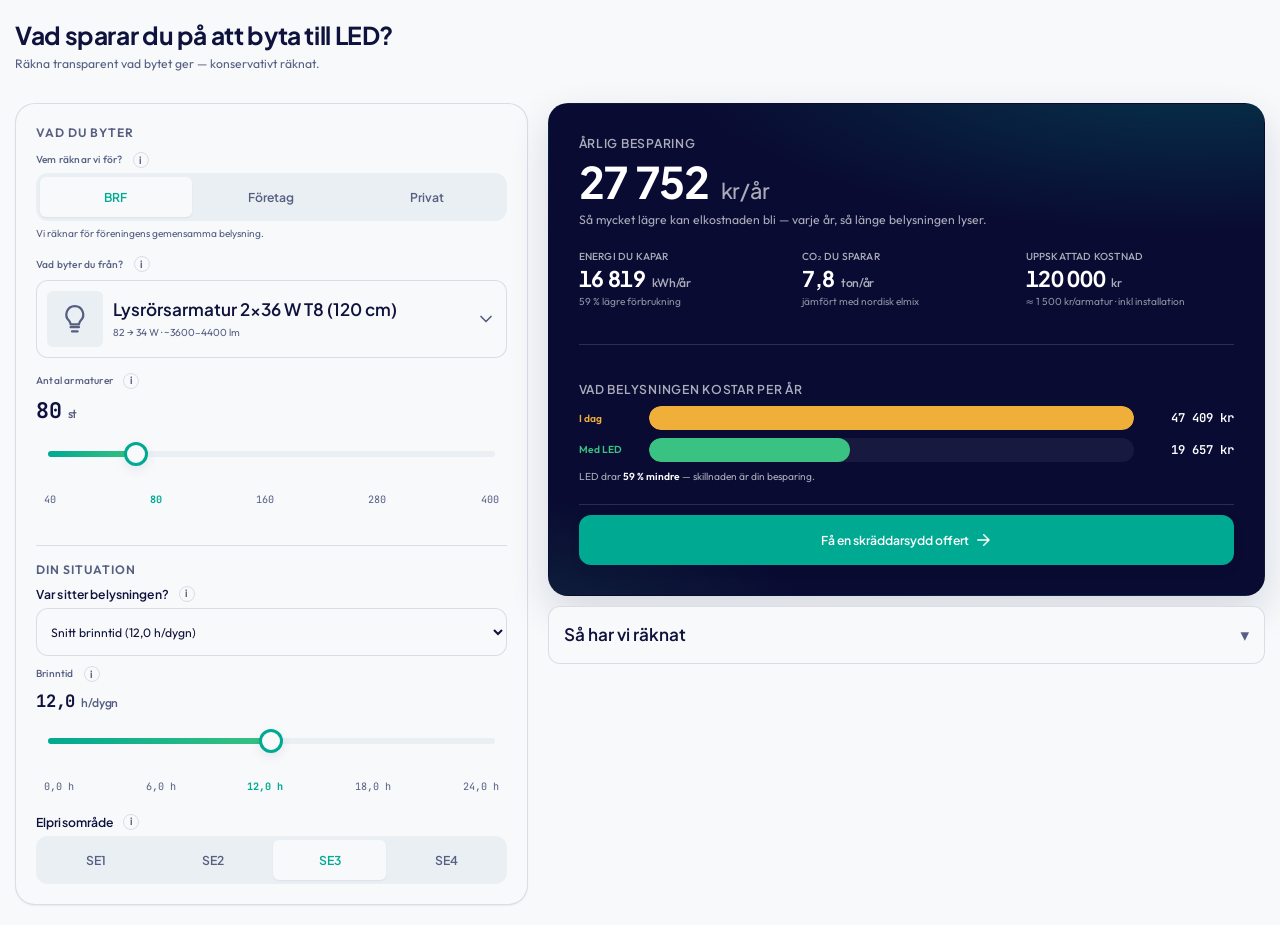
==== commit 17259076: "polish + Bricks-kompatibilitet: luftigare resultatkort, copy, tooltip-tap, embed-säkerhet Polish (ow" ====
--- a/index.html
+++ b/index.html
@@ -14,6 +14,8 @@
   <meta property="og:url" content="https://ampy.se/led-kalkylatorn/" />
   <meta property="og:image" content="https://ampy.se/led-kalkylatorn/og.png" />
   <meta name="twitter:card" content="summary_large_image" />
+  <!-- Sidbas (Ampys designsystem). I Bricks/WordPress tillhandahålls detta av temat. -->
+  <style>html{font-size:62.5%}body{margin:0;background:rgb(247,249,251)}</style>
   <link rel="stylesheet" href="styles.css" />
 </head>
 <body>
@@ -22,7 +24,7 @@
 
       <header class="ampy-calc__header">
         <h1>Vad sparar du på att byta till LED?</h1>
-        <p>Räkna transparent vad bytet ger — full siffra gratis, försiktigt räknat.</p>
+        <p>Räkna transparent vad bytet ger — konservativt räknat.</p>
       </header>
 
       <div class="ampy-calc__main">
@@ -174,11 +176,11 @@
                   </div>
                   <div class="ampy-calc__lead-field">
                     <label for="leadTel">Telefon <span class="ampy-calc__lead-optional">(frivilligt)</span></label>
-                    <input id="leadTel" name="telefon" type="tel" autocomplete="tel" inputmode="tel" maxlength="20" placeholder="07X XXX XX XX" />
+                    <input id="leadTel" name="telefon" type="tel" autocomplete="tel" inputmode="tel" maxlength="20" />
                   </div>
                   <div class="ampy-calc__lead-field">
                     <label for="leadPostnr">Postnummer <span class="ampy-calc__lead-optional">(frivilligt)</span></label>
-                    <input id="leadPostnr" name="postnummer" type="text" inputmode="numeric" autocomplete="postal-code" maxlength="6" placeholder="123 45" />
+                    <input id="leadPostnr" name="postnummer" type="text" inputmode="numeric" autocomplete="postal-code" maxlength="6" />
                   </div>
                 </div>
                 <div class="ampy-calc__hp" aria-hidden="true">
@@ -186,10 +188,10 @@
                 </div>
                 <label class="ampy-calc__lead-consent">
                   <input id="leadConsent" name="samtycke" type="checkbox" required />
-                  <span>Jag godkänner att Ampy sparar mina uppgifter för att kontakta mig med en offert, enligt <a href="https://ampy.se/integritetspolicy" target="_blank" rel="noopener">integritetspolicyn</a>. Vi säljer aldrig dina uppgifter.</span>
+                  <span>Jag godkänner att Ampy sparar mina uppgifter för att kontakta mig med en offert, enligt <a href="https://ampy.se/integritetspolicy" target="_blank" rel="noopener">integritetspolicyn</a>.</span>
                 </label>
                 <button class="ampy-calc__btn ampy-calc__btn--primary ampy-calc__btn--block" id="leadSubmit" type="submit">Skicka offertförfrågan</button>
-                <p class="ampy-calc__lead-fine">Kostnadsfritt och utan förbindelse. Inga säljsamtal du inte bett om.</p>
+                <p class="ampy-calc__lead-fine">Kostnadsfritt och utan förbindelse.</p>
                 <p class="ampy-calc__lead-msg is-hidden" id="leadMsg" role="alert" aria-live="assertive"></p>
               </form>
             </div>
--- a/styles.css
+++ b/styles.css
@@ -5,8 +5,10 @@
 
 @import url("https://fonts.googleapis.com/css2?family=Plus+Jakarta+Sans:wght@500;600;700&family=Outfit:wght@400;500;600&family=JetBrains+Mono:wght@500;600;700&display=swap");
 
-html { font-size: 62.5%; }
-body { margin: 0; }
+/* OBS: detta verktyg utgår från Ampys designsystem-bas html{font-size:62.5%}
+   (1rem = 10px) — samma som batterikalkylatorn. Den globala basen sätts av
+   värdsidan/temat (eller av <head> i standalone-versionen), INTE av denna fil,
+   så att inbäddning i Bricks/WordPress inte påverkar resten av sidan. */
 
 .ampy-calc {
   /* Färg — semantiska tokens (ljus yta) */
@@ -84,8 +86,9 @@
 .ampy-calc a { color: var(--action-primary); text-decoration: none; }
 .ampy-calc a:hover { text-decoration: underline; }
 .ampy-calc__t-mono { font-family: var(--font-mono); font-feature-settings: "tnum" 1, "lnum" 1; }
-.sr-only { position: absolute; width: 1px; height: 1px; padding: 0; margin: -1px; overflow: hidden; clip: rect(0 0 0 0); white-space: nowrap; border: 0; }
-.is-hidden { display: none !important; }
+/* Verktygsklasser scopade till widgeten så de inte krockar med värdsidan */
+.ampy-calc .sr-only { position: absolute; width: 1px; height: 1px; padding: 0; margin: -1px; overflow: hidden; clip: rect(0 0 0 0); white-space: nowrap; border: 0; }
+.ampy-calc .is-hidden { display: none !important; }
 
 /* --- Layout --------------------------------------------------------------- */
 .ampy-calc__container {
@@ -120,10 +123,13 @@
 .ampy-calc__card--surface {
   background: var(--bg-surface); color: var(--text-inverse); border-color: transparent;
   box-shadow: var(--shadow-lg);
+  /* Luftigare resultatkort (best practice spacing) */
+  padding: var(--spacing-2xl); gap: var(--spacing-xl);
   background-image:
     radial-gradient(120% 60% at 90% -10%, rgba(0, 169, 145, 0.28), transparent 60%),
     radial-gradient(80% 50% at -10% 110%, rgba(57, 194, 129, 0.16), transparent 60%);
 }
+@media (max-width: 600px) { .ampy-calc__card--surface { padding: var(--spacing-xl) var(--spacing-lg); gap: var(--spacing-lg); } }
 
 /* --- Tiers / fält --------------------------------------------------------- */
 .ampy-calc__tier { display: flex; flex-direction: column; gap: var(--spacing-md); }
@@ -282,7 +288,7 @@
 .ampy-calc__input:focus-visible, .ampy-calc__select:focus-visible { outline: 0; border-color: var(--border-focus); box-shadow: 0 0 0 3px rgba(0, 169, 145, 0.2); }
 
 /* --- Hjälte (mörk yta) ---------------------------------------------------- */
-.ampy-calc__hero { display: flex; flex-direction: column; gap: var(--spacing-xs); }
+.ampy-calc__hero { display: flex; flex-direction: column; gap: var(--spacing-sm); }
 .ampy-calc__hero-eyebrow { font-family: var(--font-heading); font-size: var(--fs-sm); font-weight: 600; color: var(--on-surface-text-muted); text-transform: uppercase; letter-spacing: 0.06em; }
 .ampy-calc__hero-value { font-family: var(--font-heading); font-size: var(--fs-4xl); line-height: 1.0; font-weight: 700; color: var(--text-inverse); letter-spacing: -0.03em; display: inline-flex; align-items: baseline; gap: 1.2rem; }
 .ampy-calc__hero-unit { font-family: var(--font-heading); font-size: var(--fs-xl); font-weight: 500; color: var(--on-surface-text-muted); letter-spacing: -0.01em; }
@@ -301,7 +307,7 @@
   .ampy-calc__trio { grid-template-columns: 1fr; grid-auto-flow: row; }
   .ampy-calc__trio-label:not(:first-child) { margin-top: var(--spacing-md); }
 }
-.ampy-calc__internal-divider { height: 1px; background: var(--on-surface-border); border: 0; margin: var(--spacing-md) 0; }
+.ampy-calc__internal-divider { height: 1px; background: var(--on-surface-border); border: 0; margin: var(--spacing-lg) 0; }
 
 /* Energi-bar (ersätter intäktskällor) */
 .ampy-calc__evidence { display: flex; flex-direction: column; gap: var(--spacing-sm); }
@@ -352,7 +358,7 @@
 .ampy-calc__btn:active { opacity: 0.82; transform: translateY(1px); }
 .ampy-calc__btn:focus-visible { outline: 0; box-shadow: 0 0 0 4px rgba(0, 169, 145, 0.35); }
 .ampy-calc__btn--primary { background: var(--action-primary); color: var(--text-inverse); box-shadow: var(--shadow-md); }
-.ampy-calc__btn--lg { padding: var(--spacing-md) var(--spacing-xl); min-height: 5.6rem; font-size: var(--fs-md); }
+.ampy-calc__btn--lg { padding: var(--spacing-sm) var(--spacing-xl); min-height: 5rem; font-size: var(--fs-sm); }
 .ampy-calc__btn--block { width: 100%; }
 .ampy-calc__btn--outline { background: transparent; color: var(--text-inverse); border: 0.15rem solid var(--on-surface-border-strong); }
 .ampy-calc__btn svg { width: 1.8rem; height: 1.8rem; }
@@ -399,8 +405,9 @@
 .ampy-calc__lead-msg--ok { background: rgba(57, 194, 129, 0.16); color: var(--text-inverse); border: 1px solid var(--state-success); }
 .ampy-calc__lead-msg--err { background: rgba(214, 76, 76, 0.16); color: var(--text-inverse); border: 1px solid var(--state-error); }
 .ampy-calc__lead-optional { color: var(--on-surface-text-faint); font-weight: 400; }
-.ampy-calc__lead-consent { display: flex; align-items: flex-start; gap: var(--spacing-sm); font-size: var(--fs-xs); color: var(--on-surface-text-muted); line-height: 1.45; }
-.ampy-calc__lead-consent input { width: 1.8rem; height: 1.8rem; flex-shrink: 0; margin-top: 0.2rem; accent-color: var(--action-secondary); }
+.ampy-calc__lead-consent { display: flex; align-items: flex-start; gap: var(--spacing-sm); font-size: var(--fs-xs); color: var(--on-surface-text-muted); line-height: 1.5; }
+.ampy-calc__lead-consent input { width: 1.8rem; height: 1.8rem; flex-shrink: 0; margin: 0; accent-color: var(--action-secondary); }
+.ampy-calc__lead-consent span { flex: 1; min-width: 0; }
 .ampy-calc__lead-consent input.is-invalid { outline: 2px solid var(--state-error); outline-offset: 2px; }
 .ampy-calc__lead-consent a { color: var(--action-secondary); }
 .ampy-calc__lead-fine { font-size: var(--fs-xs); color: var(--on-surface-text-faint); text-align: center; }
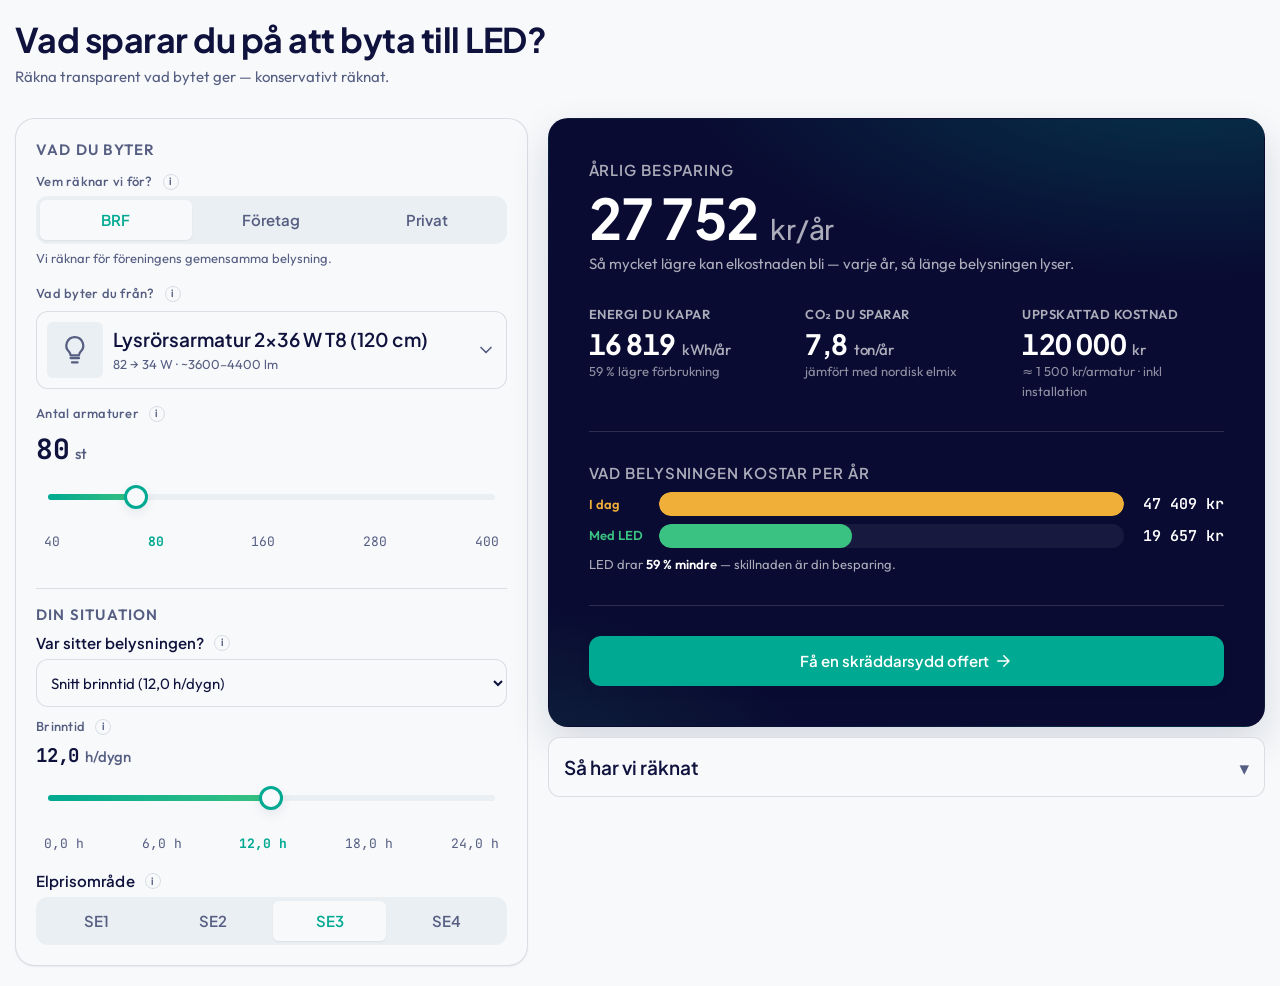
==== commit 04e39435: "senior UX-pass: äkta fluid typskala + jämn vertikal rytm (desktop + mobil) Typografi & spacing finsl" ====
--- a/index.html
+++ b/index.html
@@ -156,6 +156,8 @@
               <p class="ampy-calc__evidence-caption" id="compareCaption">—</p>
             </div>
 
+            <hr class="ampy-calc__internal-divider" />
+
             <div class="ampy-calc__cta-stack">
               <button class="ampy-calc__btn ampy-calc__btn--primary ampy-calc__btn--lg ampy-calc__btn--block" id="ctaBtn" type="button">
                 <span id="ctaLabel">Få en skräddarsydd offert</span>
--- a/styles.css
+++ b/styles.css
@@ -47,7 +47,7 @@
 
   /* Spacing */
   --spacing-xs: 0.5rem; --spacing-sm: 0.75rem; --spacing-md: 1rem;
-  --spacing-lg: 1.5rem; --spacing-xl: 2rem; --spacing-2xl: 3rem;
+  --spacing-lg: 1.5rem; --spacing-xl: 2rem; --spacing-2xl: 3rem; --spacing-3xl: 4rem;
   /* Radius */
   --radius-sm: 0.6rem; --radius-md: 1.2rem; --radius-lg: 2rem; --radius-full: 999rem;
   /* Shadow */
@@ -57,15 +57,17 @@
   /* Motion */
   --motion-fast: 150ms; --motion-normal: 300ms; --easing: cubic-bezier(0.2, 0, 0.2, 1);
 
-  /* Typskala (fluid clamp, 1rem=10px) */
-  --fs-xs: clamp(1rem, calc(1rem + (1.2 - 1) * ((100vw - 320px) / 960)), 1.2rem);
-  --fs-sm: clamp(1.2rem, calc(1.2rem + (1.4 - 1.2) * ((100vw - 320px) / 960)), 1.4rem);
-  --fs-md: clamp(1.7rem, calc(1.7rem + (1.8 - 1.7) * ((100vw - 320px) / 960)), 1.8rem);
-  --fs-lg: clamp(1.8rem, calc(1.8rem + (2.8 - 1.8) * ((100vw - 320px) / 960)), 2.8rem);
-  --fs-xl: clamp(2rem, calc(2rem + (3.6 - 2) * ((100vw - 320px) / 960)), 3.6rem);
-  --fs-2xl: clamp(2.2rem, calc(2.2rem + (4.8 - 2.2) * ((100vw - 320px) / 960)), 4.8rem);
-  --fs-3xl: clamp(2.6rem, calc(2.6rem + (6 - 2.6) * ((100vw - 320px) / 960)), 6rem);
-  --fs-4xl: clamp(4rem, calc(4rem + (7.5 - 4) * ((100vw - 320px) / 960)), 7.5rem);
+  /* Typskala — ÄKTA fluid (vw-baserad lutning, ankare 375→1280px, 1rem=10px).
+     Gör att typografin faktiskt växer på desktop (gnutta större) men håller en
+     genomtänkt mobil-miniminivå. Tidigare formel växte i px och fastnade vid min. */
+  --fs-xs:  clamp(1.2rem, calc(1.159rem + 0.110vw), 1.3rem);
+  --fs-sm:  clamp(1.3rem, calc(1.217rem + 0.221vw), 1.5rem);
+  --fs-md:  clamp(1.6rem, calc(1.476rem + 0.331vw), 1.9rem);
+  --fs-lg:  clamp(1.8rem, calc(1.551rem + 0.663vw), 2.4rem);
+  --fs-xl:  clamp(2.1rem, calc(1.810rem + 0.773vw), 2.8rem);
+  --fs-2xl: clamp(2.4rem, calc(1.986rem + 1.105vw), 3.4rem);
+  --fs-3xl: clamp(2.8rem, calc(2.137rem + 1.768vw), 4.4rem);
+  --fs-4xl: clamp(3.8rem, calc(3.054rem + 1.989vw), 5.6rem);
 
   --font-heading: "Plus Jakarta Sans", system-ui, sans-serif;
   --font-body: "Outfit", system-ui, sans-serif;
@@ -123,13 +125,13 @@
 .ampy-calc__card--surface {
   background: var(--bg-surface); color: var(--text-inverse); border-color: transparent;
   box-shadow: var(--shadow-lg);
-  /* Luftigare resultatkort (best practice spacing) */
-  padding: var(--spacing-2xl); gap: var(--spacing-xl);
+  /* Luftigt resultatkort med jämn vertikal rytm (senior spacing) */
+  padding: var(--spacing-3xl); gap: var(--spacing-2xl);
   background-image:
     radial-gradient(120% 60% at 90% -10%, rgba(0, 169, 145, 0.28), transparent 60%),
     radial-gradient(80% 50% at -10% 110%, rgba(57, 194, 129, 0.16), transparent 60%);
 }
-@media (max-width: 600px) { .ampy-calc__card--surface { padding: var(--spacing-xl) var(--spacing-lg); gap: var(--spacing-lg); } }
+@media (max-width: 600px) { .ampy-calc__card--surface { padding: var(--spacing-xl) var(--spacing-lg); gap: var(--spacing-xl); } }
 
 /* --- Tiers / fält --------------------------------------------------------- */
 .ampy-calc__tier { display: flex; flex-direction: column; gap: var(--spacing-md); }
@@ -299,7 +301,7 @@
   display: grid; grid-template-columns: repeat(3, minmax(0, 1fr)); grid-template-rows: auto auto auto;
   grid-auto-flow: column; column-gap: var(--spacing-lg); row-gap: 0.2rem; align-items: baseline;
 }
-.ampy-calc__trio-label { font-family: var(--font-body); font-size: var(--fs-xs); color: var(--on-surface-text-muted); font-weight: 500; letter-spacing: 0.02em; text-transform: uppercase; }
+.ampy-calc__trio-label { font-family: var(--font-body); font-size: var(--fs-xs); color: var(--on-surface-text-muted); font-weight: 600; letter-spacing: 0.04em; text-transform: uppercase; }
 .ampy-calc__trio-value { font-family: var(--font-heading); font-size: var(--fs-xl); font-weight: 700; line-height: 1.2; color: var(--text-inverse); letter-spacing: -0.015em; display: inline-flex; align-items: baseline; gap: 0.6rem; white-space: nowrap; }
 .ampy-calc__trio-unit { font-family: var(--font-body); font-size: var(--fs-sm); font-weight: 500; color: var(--on-surface-text-muted); }
 .ampy-calc__trio-sub { color: var(--on-surface-text-faint); font-size: var(--fs-xs); line-height: 1.5; align-self: start; }
@@ -307,7 +309,8 @@
   .ampy-calc__trio { grid-template-columns: 1fr; grid-auto-flow: row; }
   .ampy-calc__trio-label:not(:first-child) { margin-top: var(--spacing-md); }
 }
-.ampy-calc__internal-divider { height: 1px; background: var(--on-surface-border); border: 0; margin: var(--spacing-lg) 0; }
+/* Marginal 0 — den jämna flex-gapen (2xl) ger rytmen; linjen blir en lugn avdelare */
+.ampy-calc__internal-divider { height: 1px; background: var(--on-surface-border); border: 0; margin: 0; }
 
 /* Energi-bar (ersätter intäktskällor) */
 .ampy-calc__evidence { display: flex; flex-direction: column; gap: var(--spacing-sm); }
@@ -352,7 +355,7 @@
 .ampy-calc__chart.is-be-early .ampy-calc__chart-corner--today { display: none; }
 
 /* --- Knappar / CTA / e-post ----------------------------------------------- */
-.ampy-calc__cta-stack { display: flex; flex-direction: column; gap: var(--spacing-md); padding-top: var(--spacing-md); border-top: 1px solid var(--on-surface-border); }
+.ampy-calc__cta-stack { display: flex; flex-direction: column; gap: var(--spacing-md); }
 .ampy-calc__btn { display: inline-flex; align-items: center; justify-content: center; gap: var(--spacing-xs); padding: var(--spacing-sm) var(--spacing-lg); border-radius: var(--radius-md); font-family: var(--font-heading); font-weight: 600; font-size: var(--fs-sm); min-height: 4.8rem; transition: opacity var(--motion-fast), background var(--motion-fast), box-shadow var(--motion-fast), transform var(--motion-fast); }
 .ampy-calc__btn:hover { opacity: 0.92; }
 .ampy-calc__btn:active { opacity: 0.82; transform: translateY(1px); }
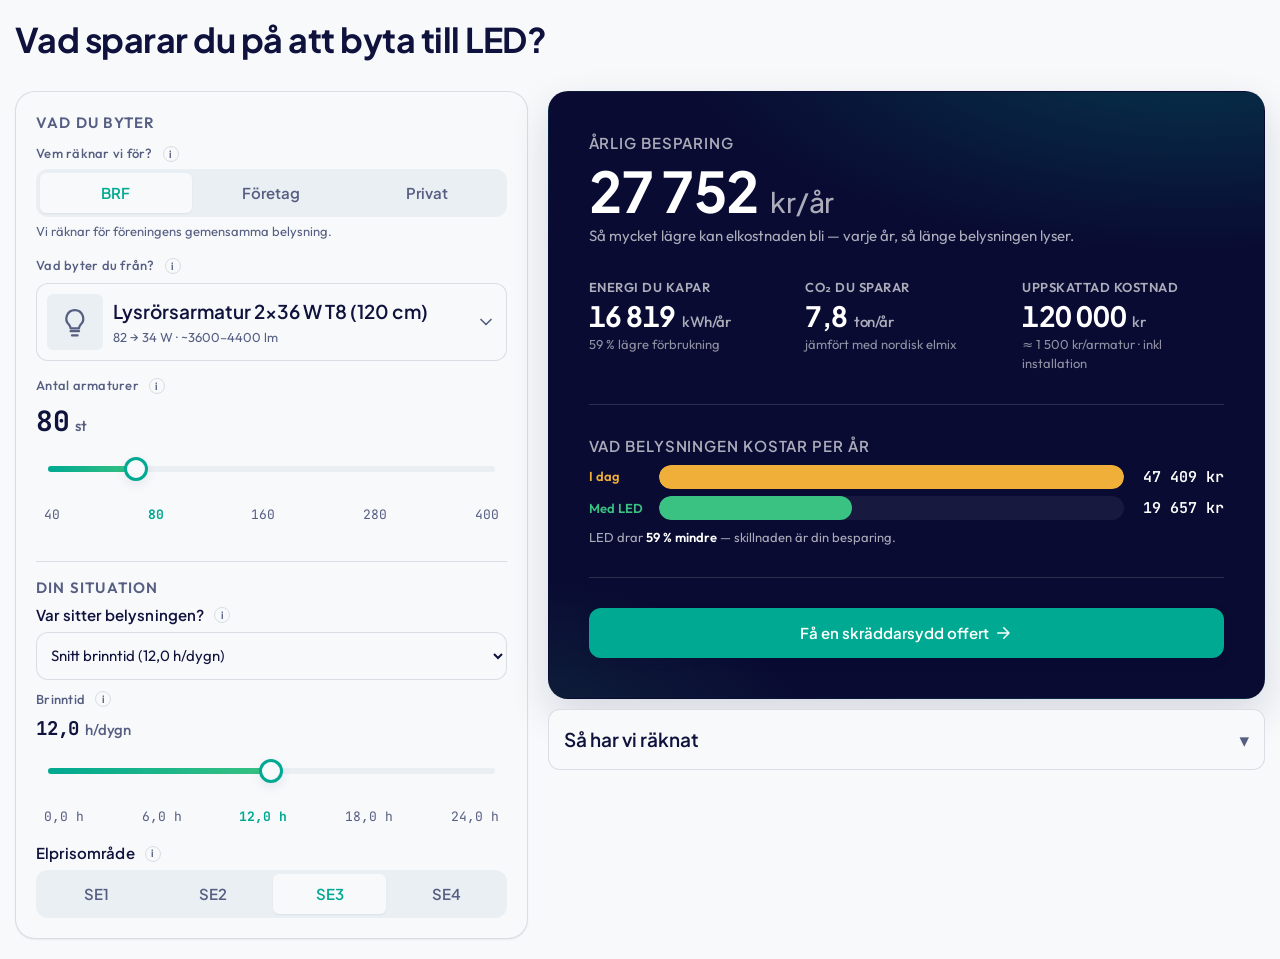
==== commit 60cecb5a: "mikrofixar + komplett dev-handover (HANDOVER.md) - Telefon & Postnummer: borttagen (frivilligt)-mark" ====
--- a/index.html
+++ b/index.html
@@ -24,7 +24,6 @@
 
       <header class="ampy-calc__header">
         <h1>Vad sparar du på att byta till LED?</h1>
-        <p>Räkna transparent vad bytet ger — konservativt räknat.</p>
       </header>
 
       <div class="ampy-calc__main">
@@ -36,7 +35,7 @@
 
             <div class="ampy-calc__field">
               <span class="ampy-calc__field-label-tiny">Vem räknar vi för?
-                <button type="button" class="ampy-calc__tip" data-tip="BRF, företag och privatperson räknas olika — vi anpassar armaturtyp, brinntid och pris efter vem du är.">i</button>
+                <button type="button" class="ampy-calc__tip" data-tip="BRF, företag och privatperson räknas olika — vi anpassar armaturtyp, brinntid och pris efter din profil.">i</button>
               </span>
               <div class="ampy-calc__segmented" role="group" aria-label="Segment" id="segSegment">
                 <button type="button" class="ampy-calc__segmented-option" data-seg="brf" aria-pressed="true">BRF</button>
@@ -177,12 +176,12 @@
                     <input id="leadEpost" name="epost" type="email" autocomplete="email" inputmode="email" maxlength="120" aria-required="true" aria-describedby="leadMsg" required />
                   </div>
                   <div class="ampy-calc__lead-field">
-                    <label for="leadTel">Telefon <span class="ampy-calc__lead-optional">(frivilligt)</span></label>
-                    <input id="leadTel" name="telefon" type="tel" autocomplete="tel" inputmode="tel" maxlength="20" />
-                  </div>
-                  <div class="ampy-calc__lead-field">
-                    <label for="leadPostnr">Postnummer <span class="ampy-calc__lead-optional">(frivilligt)</span></label>
-                    <input id="leadPostnr" name="postnummer" type="text" inputmode="numeric" autocomplete="postal-code" maxlength="6" />
+                    <label for="leadTel">Telefon</label>
+                    <input id="leadTel" name="telefon" type="tel" autocomplete="tel" inputmode="tel" maxlength="20" aria-required="true" aria-describedby="leadMsg" required />
+                  </div>
+                  <div class="ampy-calc__lead-field">
+                    <label for="leadPostnr">Postnummer</label>
+                    <input id="leadPostnr" name="postnummer" type="text" inputmode="numeric" autocomplete="postal-code" maxlength="6" aria-required="true" aria-describedby="leadMsg" required />
                   </div>
                 </div>
                 <div class="ampy-calc__hp" aria-hidden="true">
